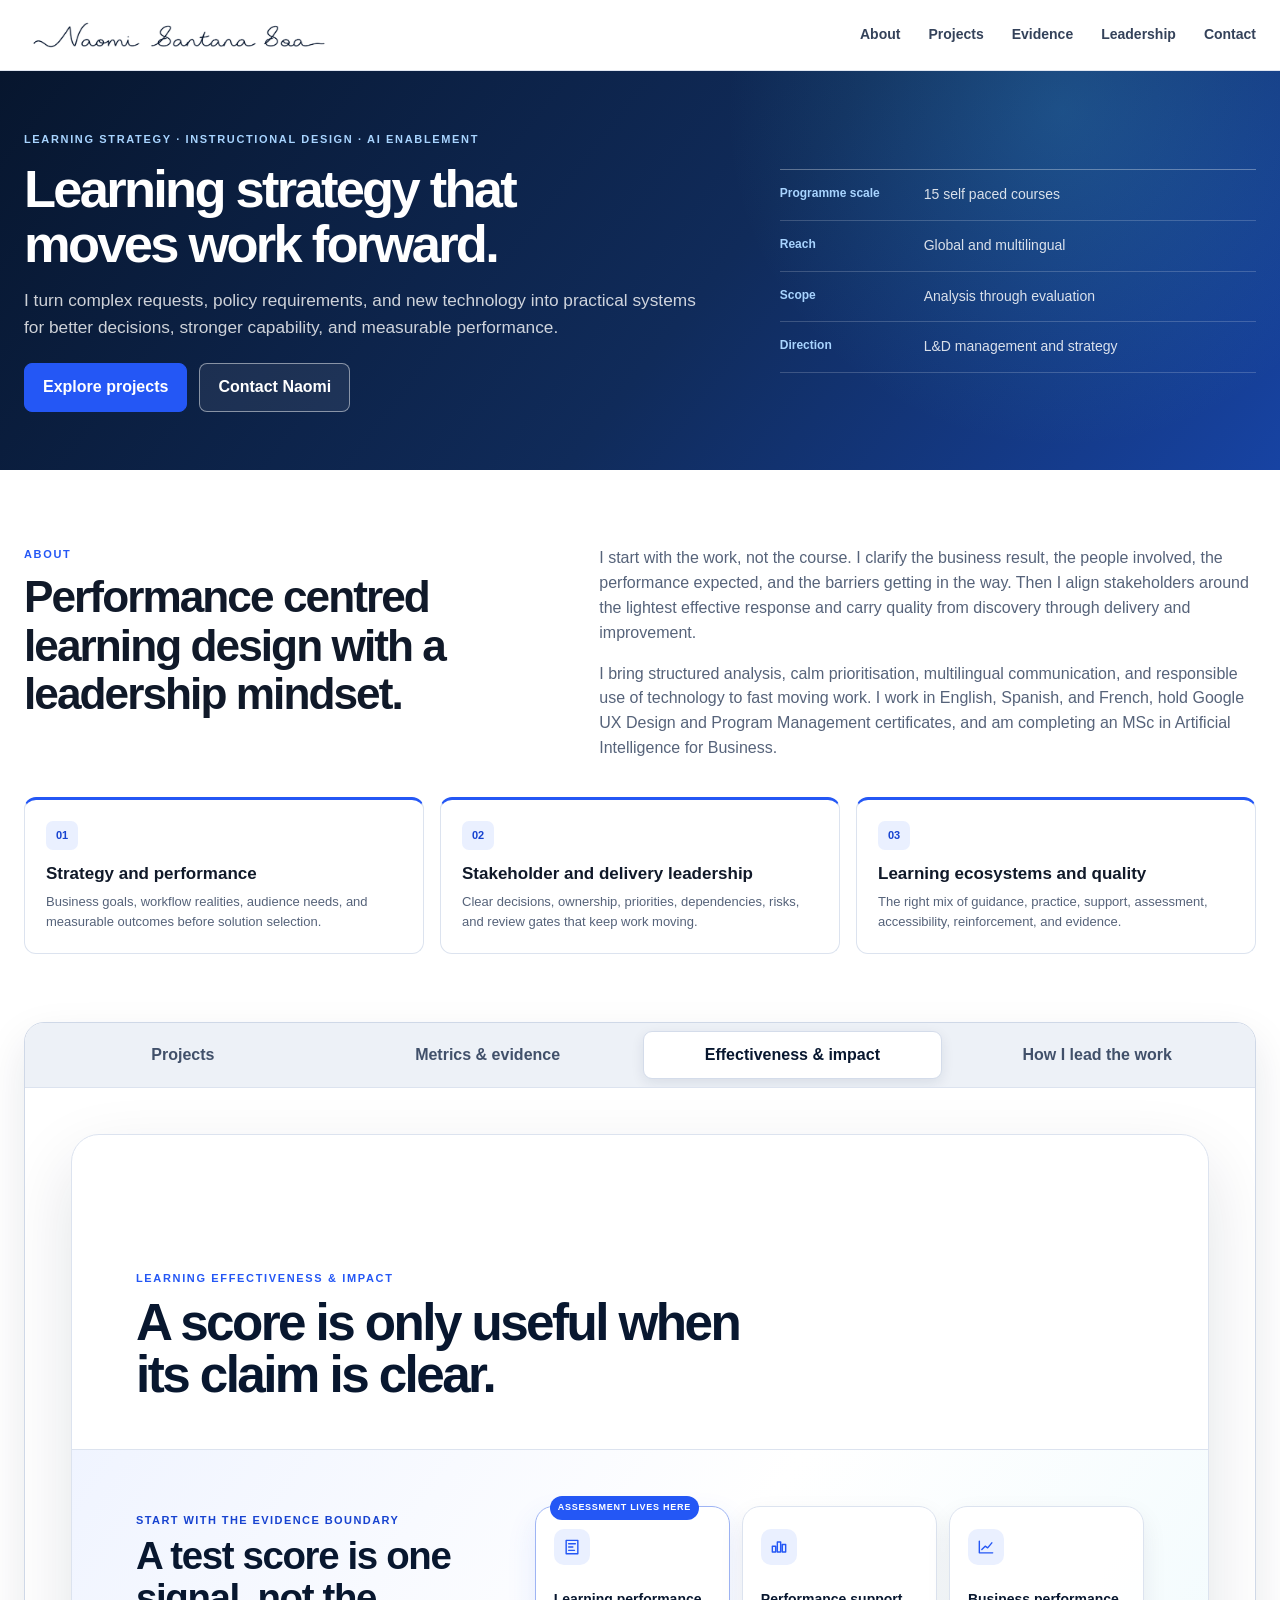
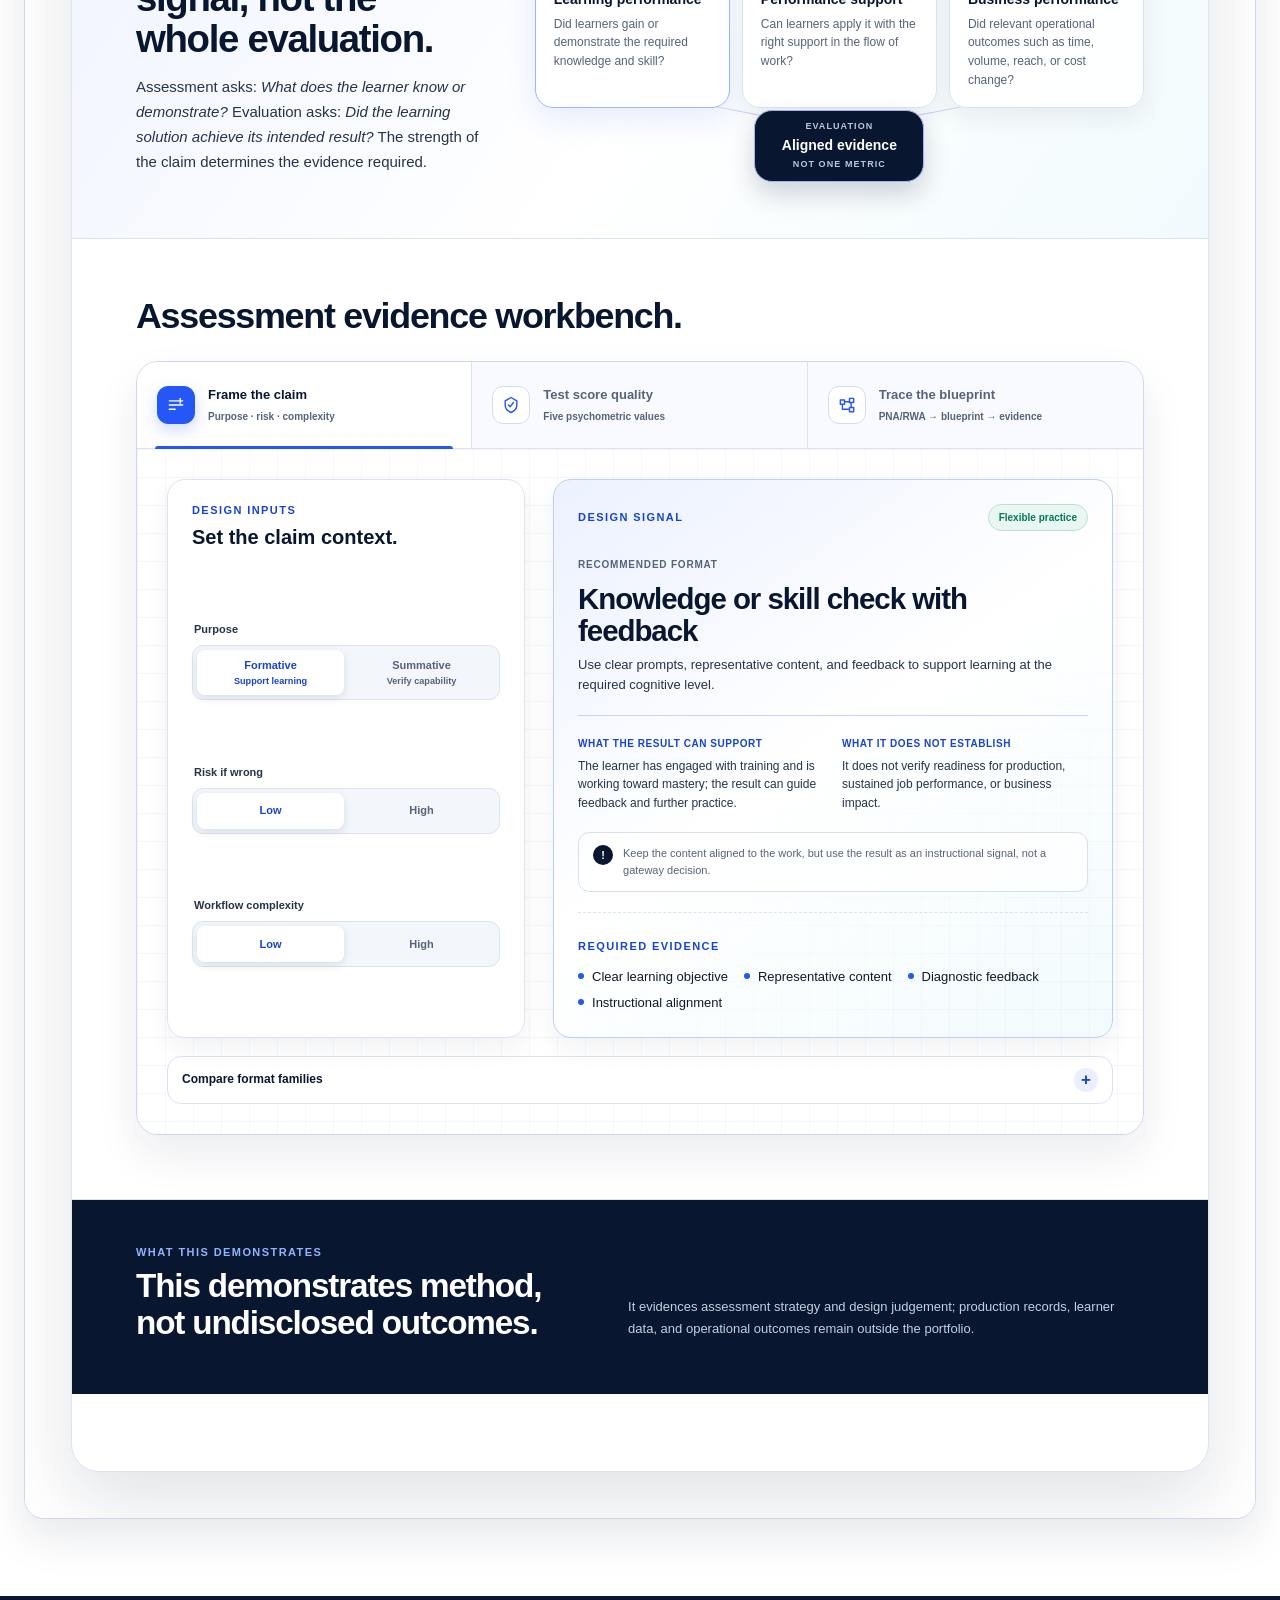
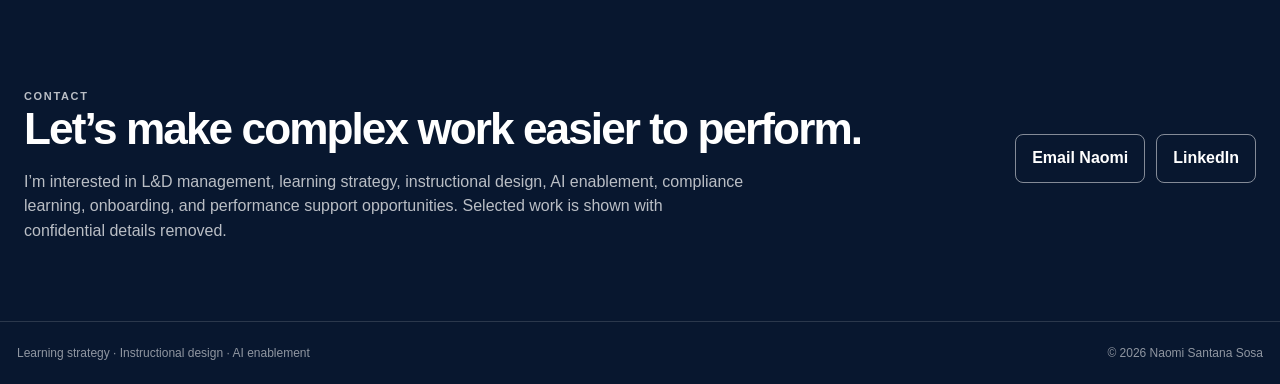
==== projects/assessment-and-evaluation/index.html @ 124691d6 "Publish validated multi route portfolio" ====
<!DOCTYPE html>
<html lang="en">
<head>
  <meta charset="utf-8">
  <meta name="viewport" content="width=device-width, initial-scale=1">
  <meta name="description" content="Assessment and Evaluation now appears inside the Assessment and impact section of Naomi Santana Sosa’s portfolio.">
  <title>Assessment and Evaluation | Naomi Santana Sosa</title>
  <link rel="canonical" href="../../index.html#assessment">
  <link rel="icon" href="../../favicon.svg" type="image/svg+xml">
  <link rel="stylesheet" href="../../styles.css">
  <link rel="stylesheet" href="../../project.css">
</head>
<body class="project-page">
  <a class="skip-link" href="#project-main">Skip to assessment</a>
  <header class="site-header">
    <div class="header-inner shell">
      <a class="brand" href="../../index.html" aria-label="Naomi Santana Sosa, home">
        <svg class="thread-mark" viewBox="0 0 102 38" aria-hidden="true" focusable="false">
          <path d="M2 25 C17 13, 22 35, 37 25 S55 4, 45 5 S43 22, 63 21 C76 21, 76 21, 87 21"></path>
          <line x1="87" y1="21" x2="100" y2="21"></line>
        </svg>
        <span class="brand-name-layout" aria-hidden="true">
          <span class="brand-first-name">Naomi</span>
          <span class="brand-family-name">Santana Sosa</span>
        </span>
      </a>
      <button class="menu-toggle" type="button" aria-expanded="false" aria-controls="site-nav">Menu</button>
      <nav class="site-nav" id="site-nav" aria-label="Primary navigation">
        <a href="../../index.html#about">About</a>
        <a href="../../index.html#projects">Projects</a>
        <a href="../../index.html#evidence">Evidence</a>
        <a href="../../index.html#leadership">Leadership</a>
        <a href="../../index.html#contact">Contact</a>
      </nav>
    </div>
  </header>
  <main class="project-main" id="project-main">
    <section class="project-hero">
      <div class="shell">
        <p class="section-label">Assessment and impact</p>
        <div class="project-heading">
          <div><h1>This case study now lives inside Assessment and impact.</h1><p class="project-lede">The complete assessment method is integrated with the portfolio’s impact framework so reviewers can evaluate the approach in one place.</p><a class="button" href="../../index.html#assessment">Open Assessment and impact</a></div>
        </div>
      </div>
    </section>
  </main>
  <footer class="project-footer"><div class="project-footer-inner shell"><span>Learning strategy · Instructional design · AI enablement</span><span>© 2026 Naomi Santana Sosa</span></div></footer>
  <script>window.location.replace('../../index.html#assessment');</script>
</body>
</html>
---- styles.css ----
:root {
  --ink: #101929;
  --ink-soft: #263349;
  --navy: #08172f;
  --blue: #2457f5;
  --blue-strong: #1743d0;
  --blue-pale: #eaf0ff;
  --cyan: #4ac7e8;
  --gold: #d1a13b;
  --paper: #ffffff;
  --mist: #f3f6fb;
  --line: #dce3ef;
  --muted: #56637a;
  --success: #08794f;
  --max: 1260px;
  --shadow: 0 18px 44px rgba(12, 28, 61, 0.1);
  --ease: cubic-bezier(0.23, 1, 0.32, 1);
}

* {
  box-sizing: border-box;
}

html {
  scroll-behavior: smooth;
  scroll-padding-top: 92px;
}

body {
  margin: 0;
  color: var(--ink);
  background: var(--mist);
  font-family: Inter, 'Segoe UI', Helvetica, Arial, sans-serif;
  line-height: 1.55;
  -webkit-font-smoothing: antialiased;
}

img {
  display: block;
  max-width: 100%;
}

a {
  color: inherit;
  text-decoration: none;
}

button,
input,
textarea,
select {
  font: inherit;
}

a:focus-visible,
button:focus-visible,
summary:focus-visible {
  outline: 3px solid var(--cyan);
  outline-offset: 4px;
}

h1,
h2,
h3,
h4,
p {
  margin-top: 0;
}

h1,
h2,
h3,
h4 {
  font-family: Inter, 'Segoe UI', Helvetica, Arial, sans-serif;
}

.skip-link {
  position: fixed;
  width: 1px;
  height: 1px;
  padding: 0;
  margin: -1px;
  overflow: hidden;
  clip: rect(0, 0, 0, 0);
  white-space: nowrap;
  border: 0;
}

.skip-link:focus,
.skip-link:focus-visible {
  top: 12px;
  left: 12px;
  z-index: 100;
  width: auto;
  height: auto;
  margin: 0;
  overflow: visible;
  clip: auto;
  white-space: normal;
  background: var(--paper);
  color: var(--navy);
  padding: 10px 14px;
  font-weight: 800;
  box-shadow: var(--shadow);
}

.shell {
  width: min(100% - 48px, var(--max));
  margin-inline: auto;
}

.site-header {
  position: sticky;
  top: 0;
  z-index: 50;
  border-bottom: 1px solid rgba(220, 227, 239, 0.9);
  background: rgba(255, 255, 255, 0.95);
  backdrop-filter: blur(14px);
}

.header-inner {
  display: flex;
  min-height: 70px;
  align-items: center;
  justify-content: space-between;
  gap: 28px;
}

.brand {
  display: inline-flex;
  width: min(310px, 42vw);
  min-height: 44px;
  flex: 0 1 auto;
  align-items: center;
}

.brand-wordmark {
  display: block;
  width: 100%;
  height: auto;
  max-height: 42px;
  object-fit: contain;
  object-position: left center;
  transition: opacity 160ms var(--ease);
}

.brand:hover .brand-wordmark {
  opacity: 0.82;
}

.site-nav {
  display: flex;
  align-items: center;
  gap: 28px;
  color: #34425a;
  font-size: 14px;
  font-weight: 750;
}

.site-nav a {
  transition: color 160ms var(--ease);
}

.site-nav a:hover {
  color: var(--blue);
}

.menu-toggle {
  display: none;
  border: 1px solid var(--line);
  border-radius: 8px;
  background: var(--paper);
  padding: 9px 12px;
  color: var(--ink);
  font-weight: 800;
}

.hero {
  position: relative;
  overflow: hidden;
  padding: 0;
  background: radial-gradient(circle at 83% 10%, rgba(74, 199, 232, 0.2), transparent 30%), linear-gradient(128deg, #07162e 0%, #102b5a 55%, #1743a3 100%);
  color: var(--paper);
}

.hero-inner {
  display: grid;
  grid-template-columns: minmax(0, 1.18fr) minmax(300px, 0.82fr);
  gap: clamp(40px, 5.5vw, 74px);
  align-items: center;
  padding-top: clamp(50px, 5vw, 60px);
  padding-bottom: clamp(50px, 5vw, 58px);
}

.hero-message {
  min-width: 0;
}

.eyebrow {
  margin: 0 0 14px;
  color: #a8d4ff;
  font-size: 11px;
  font-weight: 800;
  letter-spacing: 0.15em;
  text-transform: uppercase;
}

h1 {
  max-width: 650px;
  margin-bottom: 16px;
  font-size: clamp(38px, 4.1vw, 58px);
  line-height: 1.04;
  letter-spacing: -0.052em;
}

.hero-copy {
  max-width: 690px;
  margin-bottom: 22px;
  color: rgba(255, 255, 255, 0.8);
  font-size: clamp(16px, 1.35vw, 19px);
}

.actions {
  display: flex;
  flex-wrap: wrap;
  gap: 12px;
}

.button {
  display: inline-flex;
  min-height: 46px;
  align-items: center;
  justify-content: center;
  border: 1px solid var(--blue);
  border-radius: 8px;
  padding: 11px 18px;
  background: var(--blue);
  color: var(--paper);
  font-weight: 800;
  transition: transform 160ms var(--ease), background 160ms var(--ease), border-color 160ms var(--ease);
}

.button.secondary {
  border-color: rgba(255, 255, 255, 0.48);
  background: rgba(255, 255, 255, 0.07);
}

.button:hover {
  transform: translateY(-2px);
  border-color: var(--blue-strong);
  background: var(--blue-strong);
}

.button.secondary:hover {
  border-color: rgba(255, 255, 255, 0.75);
}

.hero-proof {
  position: relative;
  margin: 0;
  padding: 0;
  border-top: 1px solid rgba(255, 255, 255, 0.32);
  list-style: none;
}

.hero-proof li {
  display: grid;
  grid-template-columns: 126px minmax(0, 1fr);
  gap: 18px;
  padding: 14px 0;
  border-bottom: 1px solid rgba(255, 255, 255, 0.18);
}

.hero-proof strong {
  color: #a8d4ff;
  font-size: 12px;
}

.hero-proof span {
  color: rgba(255, 255, 255, 0.84);
  font-size: 14px;
}

section {
  padding-top: clamp(58px, 6vw, 84px);
  padding-bottom: clamp(58px, 6vw, 84px);
}

.section-label {
  margin: 0 0 10px;
  color: var(--blue);
  font-size: 11px;
  font-weight: 800;
  letter-spacing: 0.15em;
  text-transform: uppercase;
}

.about {
  background: var(--paper);
}

.about-grid {
  display: grid;
  grid-template-columns: minmax(0, 0.72fr) minmax(320px, 1fr);
  gap: clamp(44px, 8vw, 120px);
}

.about-grid h2,
.contact-grid h2 {
  margin-bottom: 0;
  font-size: clamp(32px, 3.45vw, 49px);
  line-height: 1.09;
  letter-spacing: -0.044em;
}

.about-grid > div:last-child {
  color: var(--muted);
  font-size: 16px;
}

.about-grid > div:last-child p:last-child {
  margin-bottom: 0;
}

.expertise-grid {
  display: grid;
  grid-template-columns: repeat(3, minmax(0, 1fr));
  gap: 16px;
  margin-top: 36px;
}

.expertise-card {
  border: 1px solid var(--line);
  border-top: 3px solid var(--blue);
  border-radius: 12px;
  padding: 21px;
  background: var(--paper);
}

.expertise-card span {
  display: inline-flex;
  min-width: 32px;
  height: 29px;
  align-items: center;
  justify-content: center;
  margin-bottom: 13px;
  border-radius: 7px;
  background: var(--blue-pale);
  color: var(--blue-strong);
  font-size: 11px;
  font-weight: 800;
}

.expertise-card h3 {
  margin-bottom: 7px;
  font-size: 17px;
  line-height: 1.3;
}

.expertise-card p {
  margin: 0;
  color: var(--muted);
  font-size: 13px;
}

.portfolio-explorer {
  margin-top: clamp(46px, 6vw, 68px);
  overflow: hidden;
  border: 1px solid #cfd8e7;
  border-radius: 20px;
  background: var(--paper);
  box-shadow: var(--shadow);
}

.portfolio-tabs {
  display: flex;
  gap: 5px;
  overflow-x: auto;
  padding: 8px;
  border-bottom: 1px solid var(--line);
  background: #edf1f7;
  scrollbar-width: thin;
}

.portfolio-tabs[hidden] {
  display: none;
}

.portfolio-tab {
  flex: 1 0 160px;
  min-height: 48px;
  border: 1px solid transparent;
  border-radius: 9px;
  padding: 10px 14px;
  background: transparent;
  color: #41506a;
  font-weight: 800;
  cursor: pointer;
  transition: background 160ms var(--ease), color 160ms var(--ease), border-color 160ms var(--ease), box-shadow 160ms var(--ease);
}

.portfolio-tab:hover {
  color: var(--navy);
  background: rgba(255, 255, 255, 0.55);
}

.portfolio-tab[aria-selected='true'] {
  border-color: #d4dcea;
  background: var(--paper);
  color: var(--navy);
  box-shadow: 0 4px 13px rgba(12, 28, 61, 0.09);
}

.portfolio-panel {
  position: relative;
  padding: clamp(28px, 3.7vw, 46px);
  background: var(--paper);
}

.portfolio-panel[hidden] {
  display: none;
}

.portfolio-explorer:not(.is-enhanced) .portfolio-panel + .portfolio-panel {
  border-top: 1px solid var(--line);
}

.legacy-anchor {
  position: absolute;
  top: 0;
  left: 0;
  width: 1px;
  height: 1px;
  pointer-events: none;
}

.panel-head {
  display: grid;
  grid-template-columns: minmax(280px, 0.8fr) minmax(0, 1.2fr);
  gap: clamp(28px, 5vw, 64px);
  align-items: start;
  margin-bottom: 28px;
}

.panel-head h2 {
  max-width: 620px;
  margin-bottom: 0;
  font-size: clamp(29px, 3.05vw, 43px);
  line-height: 1.1;
  letter-spacing: -0.042em;
}

.panel-head > p {
  max-width: 700px;
  margin: 24px 0 0;
  color: var(--muted);
  font-size: 15px;
}

.compact-panel-head {
  margin-bottom: 26px;
}

.portfolio-grid {
  display: grid;
  grid-template-columns: repeat(3, minmax(0, 1fr));
  gap: 20px;
}

.portfolio-card {
  display: flex;
  min-width: 0;
  flex-direction: column;
  overflow: hidden;
  border: 1px solid var(--line);
  border-radius: 14px;
  background: var(--paper);
  box-shadow: 0 7px 22px rgba(12, 28, 61, 0.055);
  transition: transform 180ms var(--ease), box-shadow 180ms var(--ease), border-color 180ms var(--ease);
}

.portfolio-card:hover {
  transform: translateY(-3px);
  border-color: #b8c7df;
  box-shadow: 0 17px 36px rgba(12, 28, 61, 0.11);
}

.project-link {
  display: flex;
  min-height: 100%;
  flex-direction: column;
}

.project-link:focus-visible {
  outline: 3px solid var(--cyan);
  outline-offset: -5px;
}

.portfolio-art {
  display: grid;
  aspect-ratio: 16 / 9;
  place-items: center;
  margin: 10px 10px 0;
  overflow: hidden;
  border: 1px solid #d4dbe7;
  border-radius: 9px;
  padding: 7px;
  background: #f2f4f8;
}

.portfolio-art img {
  width: 100%;
  height: 100%;
  object-fit: contain;
  filter: none;
  transform: none;
}

.portfolio-body {
  display: flex;
  flex: 1;
  flex-direction: column;
  padding: 18px;
}

.portfolio-index {
  margin-bottom: 9px;
  color: var(--blue-strong);
  font-size: 10px;
  font-weight: 800;
  letter-spacing: 0.105em;
}

.project-title {
  display: block;
  margin-bottom: 8px;
  font-size: clamp(18px, 1.55vw, 22px);
  line-height: 1.18;
  letter-spacing: -0.028em;
}

.project-summary {
  display: block;
  margin-bottom: 12px;
  color: var(--muted);
  font-size: 14px;
}

.project-evidence-cue {
  display: inline-flex;
  align-self: flex-start;
  margin-bottom: 12px;
  border: 1px solid rgba(36, 87, 214, 0.24);
  border-radius: 999px;
  padding: 5px 8px;
  background: rgba(36, 87, 214, 0.06);
  color: var(--blue-strong);
  font-size: 9px;
  font-weight: 850;
  letter-spacing: 0.075em;
  line-height: 1.3;
  text-transform: uppercase;
}

.portfolio-card .role {
  display: block;
  margin-top: auto;
  padding-top: 12px;
  border-top: 1px solid #e8edf5;
  color: var(--ink-soft);
  font-size: 12px;
  font-weight: 750;
}

.view-project {
  display: inline-flex;
  gap: 7px;
  align-items: center;
  margin-top: 14px;
  color: var(--blue-strong);
  font-size: 13px;
  font-weight: 800;
}

.project-link:hover .view-project {
  text-decoration: underline;
  text-underline-offset: 4px;
}

.evidence-stories {
  border-top: 1px solid var(--line);
}

.evidence-story {
  position: relative;
  display: grid;
  grid-template-columns: minmax(220px, 0.74fr) minmax(0, 1.26fr);
  gap: clamp(30px, 5vw, 68px);
  align-items: start;
  border-bottom: 1px solid var(--line);
  padding: clamp(28px, 3.4vw, 42px) 0 clamp(30px, 3.6vw, 44px) 18px;
}

.evidence-story::before {
  position: absolute;
  top: clamp(28px, 3.4vw, 42px);
  bottom: clamp(30px, 3.6vw, 44px);
  left: 0;
  width: 3px;
  border-radius: 2px;
  background: var(--blue);
  content: '';
}

.evidence-story:nth-child(2)::before {
  background: var(--cyan);
}

.evidence-story:nth-child(3)::before {
  background: var(--gold);
}

.evidence-story:nth-child(4)::before {
  background: var(--success);
}

.evidence-result > span,
.evidence-explanation span {
  display: block;
  color: var(--blue-strong);
  font-size: 10px;
  font-weight: 800;
  letter-spacing: 0.1em;
  text-transform: uppercase;
}

.evidence-result > strong {
  display: block;
  max-width: 370px;
  margin: 13px 0 12px;
  color: var(--navy);
  font-size: clamp(27px, 3vw, 39px);
  line-height: 1.02;
  letter-spacing: -0.045em;
}

.evidence-result h3 {
  margin-bottom: 9px;
  font-size: 19px;
  line-height: 1.25;
}

.evidence-result p {
  max-width: 430px;
  margin: 0;
  color: var(--muted);
  font-size: 14px;
}

.evidence-explanation {
  display: grid;
  grid-template-columns: repeat(2, minmax(0, 1fr));
  gap: clamp(24px, 4vw, 48px);
  padding-top: 2px;
}

.evidence-explanation > div {
  min-width: 0;
  border-left: 1px solid #d4ddea;
  padding-left: clamp(16px, 2vw, 24px);
}

.evidence-explanation p {
  margin: 9px 0 0;
  color: #43516a;
  font-size: 14px;
  line-height: 1.65;
}

.embedded-assessment,
.assessment-choice,
.assessment-quality,
.success-model,
.assessment-ecosystem {
  padding: 0;
}

.embedded-assessment {
  margin-top: clamp(44px, 6vw, 70px);
  border-top: 1px solid var(--line);
  padding-top: clamp(38px, 5vw, 58px);
}

.assessment-case-intro {
  display: grid;
  grid-template-columns: minmax(0, 1.05fr) minmax(300px, 0.7fr);
  gap: clamp(30px, 5vw, 62px);
  align-items: start;
}

.assessment-case-intro h3,
.assessment-choice-head h3,
.assessment-quality h3,
.success-model-head h3,
.assessment-ecosystem h3 {
  margin-bottom: 12px;
  font-size: clamp(27px, 3vw, 40px);
  line-height: 1.09;
  letter-spacing: -0.035em;
}

.assessment-case-intro > div > p:last-child {
  max-width: 760px;
  margin-bottom: 0;
  color: var(--muted);
  font-size: 15px;
}

.assessment-source {
  margin: 0;
  border: 1px solid var(--line);
  border-radius: 12px;
  padding: 10px;
  background: #f2f4f8;
}

.assessment-source img {
  display: block;
  width: 100%;
  height: auto;
  border-radius: 7px;
}

.assessment-source figcaption {
  padding: 9px 3px 1px;
  color: var(--muted);
  font-size: 11px;
}

.assessment-case-meta {
  display: grid;
  grid-template-columns: repeat(3, minmax(0, 1fr));
  gap: 1px;
  overflow: hidden;
  margin: 28px 0 0;
  border: 1px solid var(--line);
  border-radius: 12px;
  background: var(--line);
}

.assessment-case-meta > div {
  min-width: 0;
  padding: 17px;
  background: #f9fbff;
}

.assessment-case-meta dt {
  margin-bottom: 5px;
  color: var(--blue-strong);
  font-size: 10px;
  font-weight: 800;
  letter-spacing: 0.1em;
  text-transform: uppercase;
}

.assessment-case-meta dd {
  margin: 0;
  color: var(--ink-soft);
  font-size: 13px;
  font-weight: 700;
}

.assessment-file-evidence {
  display: grid;
  grid-template-columns: minmax(240px, 0.9fr) minmax(0, 1.1fr);
  gap: 20px 34px;
  align-items: start;
  margin-top: 28px;
  border: 1px solid #cad6e8;
  border-radius: 13px;
  padding: clamp(20px, 3vw, 30px);
  background: #f5f8fd;
}

.assessment-file-evidence h4 {
  margin-bottom: 9px;
  font-size: clamp(20px, 2.2vw, 27px);
  line-height: 1.16;
  letter-spacing: -0.025em;
}

.assessment-file-evidence > div > p {
  margin-bottom: 0;
  color: var(--muted);
  font-size: 14px;
}

.assessment-project-link {
  display: inline-flex;
  gap: 7px;
  align-items: center;
  margin-top: 15px;
  color: var(--blue-strong);
  font-size: 13px;
  font-weight: 800;
  text-decoration: none;
}

.assessment-project-link:hover {
  text-decoration: underline;
  text-underline-offset: 4px;
}

.assessment-project-link:focus-visible {
  border-radius: 4px;
  outline: 3px solid rgba(36, 87, 214, 0.3);
  outline-offset: 4px;
}

.assessment-file-evidence ul {
  display: grid;
  grid-template-columns: repeat(2, minmax(0, 1fr));
  gap: 9px;
  margin: 0;
  padding: 0;
  list-style: none;
}

.assessment-file-evidence li {
  border-left: 3px solid var(--blue);
  padding: 8px 0 8px 12px;
  color: #30405b;
  font-size: 13px;
  font-weight: 750;
  line-height: 1.42;
}

.assessment-file-boundary {
  display: grid;
  grid-column: 1 / -1;
  grid-template-columns: 130px minmax(0, 1fr);
  gap: 16px;
  margin: 0;
  border-top: 1px solid #cad6e8;
  padding-top: 17px;
  color: var(--muted);
  font-size: 13px;
}

.assessment-file-boundary strong {
  color: var(--blue-strong);
  font-size: 10px;
  letter-spacing: 0.1em;
  text-transform: uppercase;
}

.assessment-framing {
  display: grid;
  grid-template-columns: repeat(2, minmax(0, 1fr));
  gap: 18px;
  margin-top: 28px;
}

.assessment-framing article {
  border-left: 3px solid var(--blue);
  padding: 5px 0 5px 18px;
}

.assessment-framing h4 {
  margin-bottom: 8px;
  font-size: 18px;
}

.assessment-framing p {
  margin: 0;
  color: var(--muted);
  font-size: 14px;
}

.assessment-path,
.success-chain {
  display: grid;
  margin: clamp(40px, 5vw, 58px) 0 0;
  padding: 0;
  list-style: none;
}

.assessment-path {
  grid-template-columns: repeat(4, minmax(0, 1fr));
  gap: 12px;
}

.assessment-path li,
.success-chain li {
  min-width: 0;
  border: 1px solid var(--line);
  border-top: 4px solid var(--blue);
  border-radius: 12px;
  padding: 19px;
  background: #f9fbff;
}

.assessment-path li:nth-child(2),
.success-chain li:nth-child(2) {
  border-top-color: var(--cyan);
}

.assessment-path li:nth-child(3),
.success-chain li:nth-child(3) {
  border-top-color: var(--gold);
}

.assessment-path li:nth-child(4),
.success-chain li:nth-child(4) {
  border-top-color: var(--success);
}

.assessment-path span,
.success-chain span {
  display: block;
  margin-bottom: 11px;
  color: var(--blue-strong);
  font-size: 10px;
  font-weight: 800;
  letter-spacing: 0.1em;
  text-transform: uppercase;
}

.assessment-path h4,
.assessment-type h4 {
  margin-bottom: 8px;
  font-size: 19px;
}

.assessment-path p,
.success-chain p,
.assessment-type > p:not(.assessment-type-label):not(.assessment-pattern),
.assessment-type li,
.item-safeguards li {
  color: var(--muted);
  font-size: 13px;
}

.assessment-path p,
.success-chain p {
  margin: 0;
}

.assessment-choice {
  display: grid;
  grid-template-columns: repeat(2, minmax(0, 1fr));
  gap: 18px;
  margin-top: clamp(46px, 6vw, 70px);
}

.assessment-choice-head {
  grid-column: 1 / -1;
  max-width: 840px;
  margin-bottom: 4px;
}

.assessment-type {
  display: flex;
  min-width: 0;
  flex-direction: column;
  border: 1px solid var(--line);
  border-radius: 14px;
  padding: clamp(22px, 3vw, 30px);
  background: var(--paper);
  box-shadow: 0 9px 26px rgba(12, 28, 61, 0.05);
}

.assessment-type-formative {
  border-top: 5px solid var(--cyan);
}

.assessment-type-summative {
  border-top: 5px solid var(--gold);
}

.assessment-type-label {
  margin-bottom: 9px;
  color: var(--blue-strong);
  font-size: 10px;
  font-weight: 800;
  letter-spacing: 0.11em;
  text-transform: uppercase;
}

.assessment-type ul {
  margin: 5px 0 21px;
  padding-left: 20px;
}

.assessment-type li + li {
  margin-top: 7px;
}

.assessment-pattern {
  display: grid;
  gap: 4px;
  margin: auto 0 0;
  border-radius: 9px;
  padding: 14px;
  background: var(--blue-pale);
}

.assessment-pattern strong {
  color: var(--blue-strong);
  font-size: 9px;
  letter-spacing: 0.09em;
  text-transform: uppercase;
}

.assessment-pattern span {
  color: #2d4268;
  font-size: 12px;
  font-weight: 800;
}

.assessment-quality {
  display: grid;
  grid-template-columns: minmax(0, 0.75fr) minmax(0, 1.25fr);
  gap: clamp(32px, 6vw, 72px);
  margin-top: clamp(46px, 6vw, 70px);
  border-radius: 17px;
  padding: clamp(26px, 4vw, 42px);
  background: var(--navy);
  color: var(--paper);
  box-shadow: var(--shadow);
}

.assessment-quality .section-label {
  color: #9cc9ff;
}

.assessment-quality h3 {
  color: var(--paper);
}

.assessment-quality > div:first-child > p:last-child {
  margin-bottom: 0;
  color: rgba(255, 255, 255, 0.72);
  font-size: 14px;
}

.quality-values {
  display: flex;
  flex-wrap: wrap;
  gap: 8px;
  margin: 0 0 22px;
  padding: 0;
  list-style: none;
}

.quality-values li {
  border: 1px solid rgba(255, 255, 255, 0.25);
  border-radius: 999px;
  padding: 7px 11px;
  background: rgba(74, 199, 232, 0.1);
  color: #c4edfa;
  font-size: 10px;
  font-weight: 800;
  letter-spacing: 0.05em;
  text-transform: uppercase;
}

.item-safeguards {
  margin: 0;
  padding-left: 20px;
}

.item-safeguards li {
  color: rgba(255, 255, 255, 0.76);
}

.item-safeguards li + li {
  margin-top: 9px;
}

.success-model {
  margin-top: clamp(46px, 6vw, 70px);
}

.success-model-head {
  max-width: 840px;
  margin-bottom: 26px;
}

.success-chain {
  grid-template-columns: repeat(5, minmax(0, 1fr));
  gap: 10px;
  margin-top: 0;
}

.success-chain li:nth-child(5) {
  border-top-color: #8d5ad8;
}

.success-chain strong {
  display: block;
  margin-bottom: 7px;
  font-size: 15px;
}

.success-note {
  max-width: 1040px;
  margin: 22px 0 0;
  border-left: 4px solid var(--blue);
  border-radius: 9px;
  padding: 16px 18px;
  background: var(--blue-pale);
  color: #30405b;
  font-size: 14px;
}

.assessment-ecosystem {
  margin-top: clamp(46px, 6vw, 70px);
  border-top: 1px solid var(--line);
  padding-top: clamp(34px, 4vw, 46px);
}

.assessment-ecosystem-grid {
  display: grid;
  grid-template-columns: repeat(3, minmax(0, 1fr));
  gap: 14px;
}

.assessment-ecosystem-grid article {
  border: 1px solid var(--line);
  border-radius: 12px;
  padding: 19px;
  background: #f9fbff;
}

.assessment-ecosystem-grid article > span {
  display: block;
  margin-bottom: 9px;
  color: var(--blue-strong);
  font-size: 10px;
  font-weight: 800;
  letter-spacing: 0.1em;
  text-transform: uppercase;
}

.assessment-ecosystem-grid h4 {
  margin-bottom: 8px;
  font-size: 17px;
}

.assessment-ecosystem-grid p {
  margin: 0;
  color: var(--muted);
  font-size: 13px;
}

.assessment-panel .subsection-head {
  max-width: 840px;
  margin-bottom: 22px;
}

.assessment-panel .subsection-head h3 {
  margin-bottom: 0;
}

.impact-chain,
.leadership-flow,
.support-rail {
  display: grid;
  margin: 0;
  padding: 0;
  list-style: none;
}

.impact-chain {
  grid-template-columns: repeat(4, minmax(0, 1fr));
  overflow: hidden;
  border: 1px solid var(--line);
  border-radius: 13px;
  background: var(--line);
  gap: 1px;
}

.impact-chain li {
  display: grid;
  grid-template-columns: auto minmax(0, 1fr);
  gap: 13px;
  min-width: 0;
  padding: 21px;
  background: #f9fbff;
}

.impact-chain li > span {
  display: inline-flex;
  width: 31px;
  height: 29px;
  align-items: center;
  justify-content: center;
  border-radius: 7px;
  background: var(--blue-pale);
  color: var(--blue-strong);
  font-size: 10px;
  font-weight: 800;
}

.impact-chain h3 {
  margin-bottom: 6px;
  font-size: 16px;
  line-height: 1.28;
}

.impact-chain p {
  margin: 0;
  color: var(--muted);
  font-size: 13px;
}

.text-link {
  display: inline-flex;
  gap: 8px;
  align-items: center;
  margin-top: 21px;
  color: var(--blue-strong);
  font-size: 14px;
  font-weight: 800;
}

.text-link:hover {
  text-decoration: underline;
  text-underline-offset: 4px;
}

.leadership-flow {
  grid-template-columns: repeat(4, minmax(0, 1fr));
  border-top: 1px solid var(--line);
  border-bottom: 1px solid var(--line);
}

.leadership-flow li {
  min-width: 0;
  padding: 20px;
  border-right: 1px solid var(--line);
}

.leadership-flow li:first-child {
  padding-left: 0;
}

.leadership-flow li:last-child {
  padding-right: 0;
  border-right: 0;
}

.leadership-flow span {
  display: block;
  margin-bottom: 8px;
  color: var(--blue-strong);
  font-size: 11px;
  font-weight: 800;
  letter-spacing: 0.07em;
  text-transform: uppercase;
}

.leadership-flow p {
  margin: 0;
  color: var(--muted);
  font-size: 13px;
}

.support-model,
.leadership-questions,
.capability-strip {
  padding: 0;
}

.support-model {
  display: grid;
  grid-template-columns: minmax(240px, 0.62fr) minmax(0, 1.38fr);
  gap: clamp(28px, 5vw, 60px);
  align-items: start;
  margin-top: 36px;
  padding-top: 32px;
  border-top: 1px solid var(--line);
}

.support-model-head h3 {
  margin-bottom: 8px;
  font-size: clamp(24px, 2.35vw, 32px);
  line-height: 1.15;
  letter-spacing: -0.035em;
}

.support-model-head > p:last-child {
  margin: 0;
  color: var(--muted);
  font-size: 14px;
}

.support-rail {
  grid-template-columns: repeat(3, minmax(0, 1fr));
  overflow: hidden;
  border: 1px solid var(--line);
  border-radius: 12px;
  background: var(--line);
  gap: 1px;
}

.support-rail li {
  display: grid;
  grid-template-columns: auto minmax(0, 1fr);
  gap: 11px;
  min-width: 0;
  padding: 18px;
  background: #f8faff;
}

.support-rail li > span {
  display: inline-flex;
  width: 29px;
  height: 27px;
  align-items: center;
  justify-content: center;
  border-radius: 7px;
  background: var(--blue-pale);
  color: var(--blue-strong);
  font-size: 10px;
  font-weight: 800;
}

.support-rail h4 {
  margin-bottom: 5px;
  font-size: 15px;
  line-height: 1.25;
}

.support-rail p {
  margin: 0;
  color: var(--muted);
  font-size: 12px;
}

.leadership-questions {
  margin-top: 36px;
  padding-top: 32px;
  border-top: 1px solid var(--line);
}

.subsection-head {
  max-width: 720px;
  margin-bottom: 20px;
}

.subsection-head h3 {
  margin-bottom: 0;
  font-size: clamp(23px, 2.3vw, 32px);
  line-height: 1.15;
  letter-spacing: -0.035em;
}

.leadership-answers {
  display: grid;
  gap: 8px;
}

.leadership-answer {
  overflow: hidden;
  border: 1px solid var(--line);
  border-radius: 10px;
  background: var(--paper);
}

.leadership-answer summary {
  display: grid;
  grid-template-columns: 32px minmax(0, 1fr) auto;
  gap: 11px;
  align-items: center;
  padding: 14px 16px;
  color: var(--ink);
  font-weight: 800;
  cursor: pointer;
  list-style: none;
}

.leadership-answer summary::-webkit-details-marker {
  display: none;
}

.leadership-answer summary > span {
  display: inline-flex;
  width: 30px;
  height: 27px;
  align-items: center;
  justify-content: center;
  border-radius: 7px;
  background: var(--blue-pale);
  color: var(--blue-strong);
  font-size: 10px;
}

.leadership-answer summary::after {
  display: inline-flex;
  width: 26px;
  height: 26px;
  align-items: center;
  justify-content: center;
  border-radius: 50%;
  background: var(--mist);
  color: var(--blue-strong);
  content: '+';
  font-size: 18px;
  line-height: 1;
}

.leadership-answer[open] summary {
  border-bottom: 1px solid var(--line);
  background: #f8faff;
}

.leadership-answer[open] summary::after {
  content: '×';
}

.leadership-answer-body {
  padding: 16px 18px 18px 59px;
}

.leadership-answer-body > p:first-child {
  margin-bottom: 13px;
  color: var(--muted);
  font-size: 14px;
}

.management-signal {
  display: grid;
  gap: 3px;
  margin: 0;
  padding-top: 11px;
  border-top: 1px solid var(--line);
}

.management-signal strong {
  color: var(--blue-strong);
  font-size: 9px;
  letter-spacing: 0.12em;
  text-transform: uppercase;
}

.management-signal span {
  color: var(--ink-soft);
  font-size: 11px;
  font-weight: 750;
}

.capability-strip {
  display: grid;
  grid-template-columns: auto minmax(0, 1fr);
  gap: 18px;
  align-items: center;
  margin-top: 16px;
  border: 1px solid var(--line);
  border-radius: 11px;
  padding: 13px 15px;
  background: #f8faff;
}

.capability-strip > p {
  margin: 0;
  color: var(--navy);
  font-size: 10px;
  font-weight: 800;
  letter-spacing: 0.09em;
  text-transform: uppercase;
}

.capability-strip ul {
  display: flex;
  flex-wrap: wrap;
  gap: 6px;
  justify-content: flex-end;
  margin: 0;
  padding: 0;
  list-style: none;
}

.capability-strip li {
  border-radius: 999px;
  padding: 5px 9px;
  background: var(--blue-pale);
  color: #234279;
  font-size: 10px;
  font-weight: 800;
}

.contact {
  background: var(--navy);
  color: var(--paper);
}

.contact-grid {
  display: grid;
  grid-template-columns: minmax(0, 1fr) auto;
  gap: 54px;
  align-items: center;
}

.contact-grid p {
  max-width: 720px;
  margin: 16px 0 0;
  color: rgba(255, 255, 255, 0.72);
}

.contact-links {
  display: flex;
  flex-wrap: wrap;
  gap: 11px;
  justify-content: flex-end;
}

.contact-links a {
  border: 1px solid rgba(255, 255, 255, 0.5);
  border-radius: 8px;
  padding: 11px 16px;
  font-weight: 800;
}

.contact-links a:hover {
  background: var(--paper);
  color: var(--navy);
}

.site-footer {
  display: flex;
  gap: 24px;
  justify-content: space-between;
  width: 100%;
  max-width: none;
  margin-inline: 0;
  padding: 22px max(17px, calc((100% - var(--max)) / 2));
  border-top: 1px solid rgba(255, 255, 255, 0.14);
  background: var(--navy);
  color: rgba(255, 255, 255, 0.55);
  font-size: 12px;
}

@media (max-width: 1060px) {
  .portfolio-grid {
    grid-template-columns: repeat(2, minmax(0, 1fr));
  }

  .evidence-row {
    grid-template-columns: 1fr;
    gap: 10px;
  }

  .impact-chain,
  .leadership-flow {
    grid-template-columns: repeat(2, minmax(0, 1fr));
  }

  .leadership-flow li:nth-child(2) {
    border-right: 0;
  }

  .leadership-flow li:nth-child(-n + 2) {
    border-bottom: 1px solid var(--line);
  }

  .leadership-flow li:nth-child(3) {
    padding-left: 0;
  }
}

@media (max-width: 980px) {
  .menu-toggle {
    display: inline-flex;
  }

  .site-nav {
    position: absolute;
    top: 70px;
    right: 0;
    left: 0;
    display: none;
    flex-direction: column;
    align-items: stretch;
    gap: 0;
    padding: 12px 24px 24px;
    border-bottom: 1px solid var(--line);
    background: var(--paper);
  }

  .site-nav.open {
    display: flex;
  }

  .site-nav a {
    padding: 13px 0;
    border-bottom: 1px solid var(--line);
  }

  .hero-inner,
  .about-grid,
  .contact-grid,
  .panel-head,
  .support-model {
    grid-template-columns: 1fr;
  }

  .hero-inner {
    gap: 32px;
    align-items: start;
    padding-top: 48px;
    padding-bottom: 48px;
  }

  .panel-head,
  .support-model,
  .contact-grid {
    gap: 20px;
  }

  .panel-head > p {
    margin-top: 0;
  }

  .expertise-grid {
    grid-template-columns: repeat(2, minmax(0, 1fr));
  }

  .contact-links {
    justify-content: flex-start;
  }

  .assessment-path,
  .success-chain {
    grid-template-columns: repeat(2, minmax(0, 1fr));
  }

  .assessment-case-intro,
  .assessment-quality {
    grid-template-columns: 1fr;
  }
}

@media (max-width: 720px) {
  html {
    scroll-padding-top: 80px;
  }

  .shell {
    width: min(100% - 34px, var(--max));
  }

  .header-inner {
    min-height: 66px;
  }

  .brand {
    width: min(250px, calc(100vw - 112px));
  }

  .brand-wordmark {
    max-height: 36px;
  }

  .site-nav {
    top: 66px;
  }

  section {
    padding-top: 50px;
    padding-bottom: 50px;
  }

  .hero-inner {
    gap: 28px;
    padding-top: 42px;
    padding-bottom: 42px;
  }

  h1 {
    max-width: 520px;
    font-size: clamp(36px, 10.5vw, 47px);
  }

  .hero-proof li {
    grid-template-columns: 112px minmax(0, 1fr);
    gap: 13px;
  }

  .about-grid {
    gap: 28px;
  }

  .expertise-grid,
  .portfolio-grid,
  .impact-chain,
  .leadership-flow,
  .support-rail,
    .assessment-case-meta,
    .assessment-file-evidence,
    .assessment-framing,
    .assessment-path,
  .assessment-choice,
  .success-chain,
  .assessment-ecosystem-grid {
    grid-template-columns: 1fr;
  }

  .assessment-file-evidence ul,
  .assessment-file-boundary {
    grid-template-columns: 1fr;
  }

  .assessment-choice-head {
    grid-column: auto;
  }

  .portfolio-explorer {
    margin-top: 42px;
    border-radius: 15px;
  }

  .portfolio-tabs {
    display: grid;
    grid-template-columns: repeat(2, minmax(0, 1fr));
    gap: 6px;
    overflow: visible;
    padding: 7px;
  }

  .portfolio-tab {
    min-width: 0;
    min-height: 46px;
    padding: 9px 8px;
    line-height: 1.2;
    text-wrap: balance;
  }

  .portfolio-panel {
    padding: 24px 18px;
  }

  .panel-head {
    margin-bottom: 22px;
  }

  .portfolio-art {
    margin: 9px 9px 0;
  }

  .portfolio-body {
    padding: 17px;
  }

  .evidence-story {
    grid-template-columns: 1fr;
    gap: 20px;
    padding: 25px 0 27px 14px;
  }

  .evidence-story::before {
    top: 25px;
    bottom: 27px;
  }

  .evidence-explanation {
    grid-template-columns: 1fr;
    gap: 18px;
  }

  .evidence-explanation > div {
    padding-left: 14px;
  }

  .assessment-path li,
  .success-chain li,
  .assessment-ecosystem-grid article {
    padding: 18px;
  }

  .assessment-quality {
    border-radius: 14px;
    padding: 24px 19px;
  }

  .impact-chain li {
    padding: 18px;
  }

  .leadership-flow li,
  .leadership-flow li:first-child,
  .leadership-flow li:nth-child(3),
  .leadership-flow li:last-child {
    padding: 18px 0;
    border-right: 0;
    border-bottom: 1px solid var(--line);
  }

  .leadership-flow li:last-child {
    border-bottom: 0;
  }

  .support-model {
    margin-top: 30px;
    padding-top: 28px;
  }

  .support-rail li {
    padding: 16px;
  }

  .leadership-answer summary {
    grid-template-columns: 30px minmax(0, 1fr) auto;
    padding: 13px;
  }

  .leadership-answer-body {
    padding: 15px;
  }

  .capability-strip {
    grid-template-columns: 1fr;
  }

  .capability-strip ul {
    justify-content: flex-start;
  }

  .site-footer {
    flex-direction: column;
    width: 100%;
    max-width: none;
    margin-inline: 0;
    padding-inline: 17px;
  }
}

@media (prefers-reduced-motion: reduce) {
  html {
    scroll-behavior: auto;
  }

  *,
  *::before,
  *::after {
    transition-duration: 0.01ms !important;
  }
}

/* Learning effectiveness & impact: approved assessment evidence workbench */
.assessment-lab {
  overflow: hidden;
  border: 1px solid var(--line);
  border-radius: 28px;
  background: var(--paper);
  box-shadow: 0 28px 70px rgba(8, 23, 47, 0.12);
}

.assessment-lab__header {
  padding: 58px 64px 48px;
  border-bottom: 1px solid var(--line);
}

.assessment-lab__heading h2 {
  max-width: 650px;
  margin-bottom: 0;
  color: var(--navy);
  font-size: clamp(34px, 4vw, 58px);
  line-height: 1.02;
  letter-spacing: -0.05em;
}

.workbench-kicker,
.canvas-label {
  margin-bottom: 8px;
  color: var(--blue-strong);
  font-size: 11px;
  font-weight: 850;
  letter-spacing: 0.13em;
  line-height: 1.2;
  text-transform: uppercase;
}

.evidence-boundary {
  display: grid;
  grid-template-columns: minmax(260px, 0.72fr) minmax(580px, 1.28fr);
  gap: 56px;
  align-items: center;
  padding: 56px 64px;
  background:
    linear-gradient(125deg, rgba(234, 240, 255, 0.72), rgba(255, 255, 255, 0.94) 52%, rgba(74, 199, 232, 0.08));
}

.evidence-boundary__copy h2,
.workbench__head h2,
.method-boundary h2 {
  color: var(--navy);
  letter-spacing: -0.035em;
}

.evidence-boundary__copy h2 {
  margin-bottom: 14px;
  font-size: clamp(27px, 3vw, 40px);
  line-height: 1.08;
}

.evidence-boundary__copy > p:last-child {
  max-width: 520px;
  margin-bottom: 0;
  color: var(--ink-soft);
  font-size: 15px;
  line-height: 1.68;
}

.evidence-constellation {
  position: relative;
  display: grid;
  grid-template-columns: repeat(3, minmax(0, 1fr));
  gap: 12px;
  padding-bottom: 74px;
}

.evidence-constellation::before,
.evidence-constellation::after {
  position: absolute;
  bottom: 52px;
  width: 34%;
  height: 1px;
  background: linear-gradient(90deg, transparent, #9fb5f4);
  content: '';
  transform-origin: bottom right;
}

.evidence-constellation::before {
  left: 15%;
  transform: rotate(11deg);
}

.evidence-constellation::after {
  right: 15%;
  background: linear-gradient(90deg, #9fb5f4, transparent);
  transform: rotate(-11deg);
  transform-origin: bottom left;
}

.signal-card {
  position: relative;
  z-index: 2;
  min-height: 188px;
  padding: 22px 18px 18px;
  border: 1px solid var(--line);
  border-radius: 18px;
  background: rgba(255, 255, 255, 0.95);
  box-shadow: 0 10px 26px rgba(12, 28, 61, 0.07);
}

.signal-card--learning {
  border-color: #9eb4f4;
  box-shadow: 0 12px 30px rgba(36, 87, 245, 0.11);
}

.signal-card__tag {
  position: absolute;
  top: -11px;
  left: 14px;
  padding: 5px 8px;
  border-radius: 999px;
  background: var(--blue);
  color: var(--paper);
  font-size: 9px;
  font-weight: 850;
  letter-spacing: 0.08em;
  text-transform: uppercase;
}

.signal-card__icon {
  display: grid;
  width: 36px;
  height: 36px;
  margin-bottom: 26px;
  place-items: center;
  border-radius: 10px;
  background: var(--blue-pale);
  color: var(--blue);
}

.signal-card__icon svg,
.workbench-nav__mark svg {
  width: 20px;
  height: 20px;
  fill: none;
  stroke: currentColor;
  stroke-linecap: round;
  stroke-linejoin: round;
  stroke-width: 1.7;
}

.signal-card h3 {
  margin-bottom: 6px;
  color: var(--navy);
  font-size: 14px;
  line-height: 1.25;
}

.signal-card p {
  margin-bottom: 0;
  color: var(--muted);
  font-size: 12px;
  line-height: 1.55;
}

.impact-node {
  position: absolute;
  bottom: 0;
  left: 50%;
  z-index: 3;
  display: grid;
  width: 170px;
  min-height: 72px;
  place-content: center;
  border: 1px solid #9eb4f4;
  border-radius: 18px;
  background: var(--navy);
  color: var(--paper);
  text-align: center;
  transform: translateX(-50%);
  box-shadow: 0 12px 26px rgba(8, 23, 47, 0.18);
}

.impact-node span,
.impact-node small {
  color: #b9c7e0;
  font-size: 9px;
  font-weight: 800;
  letter-spacing: 0.12em;
  text-transform: uppercase;
}

.impact-node strong {
  margin: 1px 0;
  font-size: 14px;
}

.workbench {
  padding: 58px 64px 64px;
  border-top: 1px solid var(--line);
}

.workbench__head {
  display: grid;
  gap: 18px;
  margin-bottom: 24px;
}

.workbench__head h2 {
  margin-bottom: 0;
  font-size: clamp(26px, 2.8vw, 38px);
  line-height: 1.1;
}

.workbench__frame {
  overflow: hidden;
  border: 1px solid #cfd8e8;
  border-radius: 22px;
  background: var(--paper);
  box-shadow: 0 20px 44px rgba(12, 28, 61, 0.08);
}

.workbench-nav {
  display: grid;
  grid-template-columns: repeat(3, minmax(0, 1fr));
  border-bottom: 1px solid var(--line);
  background: #f8faff;
}

.workbench-nav__button {
  position: relative;
  display: flex;
  min-width: 0;
  min-height: 86px;
  align-items: center;
  gap: 13px;
  padding: 17px 20px;
  border: 0;
  border-right: 1px solid var(--line);
  background: transparent;
  color: var(--muted);
  text-align: left;
  cursor: pointer;
  transition: background 180ms var(--ease), color 180ms var(--ease), transform 150ms var(--ease);
}

.workbench-nav__button:last-child {
  border-right: 0;
}

.workbench-nav__button::after {
  position: absolute;
  right: 18px;
  bottom: -1px;
  left: 18px;
  height: 3px;
  border-radius: 999px 999px 0 0;
  background: transparent;
  content: '';
}

.workbench-nav__button:hover {
  background: var(--paper);
  color: var(--navy);
}

.workbench-nav__button:active {
  transform: scale(0.985);
}

.workbench-nav__button[aria-selected='true'] {
  background: var(--paper);
  color: var(--navy);
}

.workbench-nav__button[aria-selected='true']::after {
  background: var(--blue);
}

.workbench-nav__mark {
  display: grid;
  width: 38px;
  height: 38px;
  flex: 0 0 auto;
  place-items: center;
  border: 1px solid #d3dcf0;
  border-radius: 11px;
  background: var(--paper);
  color: var(--blue);
}

.workbench-nav__button[aria-selected='true'] .workbench-nav__mark {
  border-color: var(--blue);
  background: var(--blue);
  color: var(--paper);
  box-shadow: 0 6px 16px rgba(36, 87, 245, 0.22);
}

.workbench-nav__button > span:last-child {
  display: grid;
  min-width: 0;
  gap: 3px;
}

.workbench-nav__button strong {
  overflow: hidden;
  font-size: 13px;
  text-overflow: ellipsis;
  white-space: nowrap;
}

.workbench-nav__button small {
  overflow: hidden;
  color: var(--muted);
  font-size: 10px;
  font-weight: 650;
  text-overflow: ellipsis;
  white-space: nowrap;
}

.workbench-canvas {
  min-height: 530px;
  background:
    linear-gradient(rgba(220, 227, 239, 0.31) 1px, transparent 1px),
    linear-gradient(90deg, rgba(220, 227, 239, 0.24) 1px, transparent 1px),
    var(--paper);
  background-size: 28px 28px;
}

.lab-panel {
  padding: 30px;
}

.lab-panel[hidden] {
  display: none;
}

.claim-builder {
  display: grid;
  grid-template-columns: minmax(280px, 0.78fr) minmax(430px, 1.22fr);
  gap: 28px;
}

.claim-controls,
.claim-output,
.quality-inspector,
.blueprint-inspector {
  border: 1px solid var(--line);
  border-radius: 18px;
  background: rgba(255, 255, 255, 0.97);
  box-shadow: 0 10px 24px rgba(12, 28, 61, 0.06);
}

.claim-controls {
  display: grid;
  gap: 18px;
  padding: 24px;
}

.claim-controls__intro h3 {
  margin-bottom: 8px;
  color: var(--navy);
  font-size: 20px;
  line-height: 1.24;
}

.claim-controls__intro > p:last-child {
  margin-bottom: 0;
  color: var(--muted);
  font-size: 12px;
  line-height: 1.55;
}

.segmented-control {
  min-width: 0;
  margin: 0;
  padding: 0;
  border: 0;
}

.segmented-control legend {
  width: 100%;
  margin-bottom: 7px;
  color: var(--ink-soft);
  font-size: 11px;
  font-weight: 800;
}

.segmented-control > div {
  display: grid;
  grid-template-columns: repeat(2, minmax(0, 1fr));
  gap: 4px;
  padding: 4px;
  border: 1px solid var(--line);
  border-radius: 11px;
  background: var(--mist);
}

.segmented-control label {
  min-width: 0;
  cursor: pointer;
}

.segmented-control input {
  position: absolute;
  width: 1px;
  height: 1px;
  overflow: hidden;
  clip-path: inset(50%);
  white-space: nowrap;
}

.segmented-control span {
  display: grid;
  min-height: 36px;
  place-items: center;
  padding: 7px 9px;
  border-radius: 8px;
  color: var(--muted);
  font-size: 11px;
  font-weight: 750;
  text-align: center;
  transition: background 160ms var(--ease), color 160ms var(--ease), box-shadow 160ms var(--ease), transform 150ms var(--ease);
}

.segmented-control label:hover span {
  color: var(--navy);
}

.segmented-control input:checked + span {
  background: var(--paper);
  color: var(--blue-strong);
  box-shadow: 0 3px 10px rgba(12, 28, 61, 0.11);
}

.segmented-control input:focus-visible + span {
  outline: 3px solid var(--cyan);
  outline-offset: 2px;
}

.segmented-control label:active span {
  transform: scale(0.98);
}

.claim-output {
  display: flex;
  min-height: 374px;
  flex-direction: column;
  padding: 24px;
  border-color: #becdf4;
  background:
    linear-gradient(145deg, rgba(234, 240, 255, 0.92), rgba(255, 255, 255, 0.98) 48%, rgba(74, 199, 232, 0.07));
}

.claim-output__topline {
  display: flex;
  align-items: center;
  justify-content: space-between;
  gap: 18px;
  margin-bottom: 20px;
}

.claim-output__topline .canvas-label {
  margin-bottom: 0;
}

.rigor-badge {
  display: inline-flex;
  min-height: 27px;
  align-items: center;
  padding: 5px 10px;
  border: 1px solid #bddfd3;
  border-radius: 999px;
  background: #e8f7f1;
  color: var(--success);
  font-size: 10px;
  font-weight: 850;
}

.rigor-badge[data-level='strong'] {
  border-color: #f0cf87;
  background: #fff6df;
  color: #805d0f;
}

.rigor-badge[data-level='highest'] {
  border-color: #e6b9c2;
  background: #fff0f2;
  color: #9d2440;
}

.claim-output__modality {
  padding-bottom: 20px;
  border-bottom: 1px solid rgba(190, 205, 244, 0.85);
}

.claim-output__modality > span {
  color: var(--muted);
  font-size: 10px;
  font-weight: 800;
  letter-spacing: 0.08em;
  text-transform: uppercase;
}

.claim-output__modality h3 {
  margin: 7px 0 7px;
  color: var(--navy);
  font-size: clamp(22px, 2.3vw, 30px);
  line-height: 1.1;
  letter-spacing: -0.035em;
}

.claim-output__modality p {
  margin-bottom: 0;
  color: var(--ink-soft);
  font-size: 13px;
  line-height: 1.55;
}

.claim-output__limits {
  display: grid;
  grid-template-columns: repeat(2, minmax(0, 1fr));
  gap: 18px;
  margin: 20px 0;
}

.claim-output__limits div {
  min-width: 0;
}

.claim-output__limits dt,
.quality-inspector dt {
  margin-bottom: 5px;
  color: var(--blue-strong);
  font-size: 10px;
  font-weight: 850;
  letter-spacing: 0.055em;
  text-transform: uppercase;
}

.claim-output__limits dd,
.quality-inspector dd {
  margin: 0;
  color: var(--ink-soft);
  font-size: 12px;
  line-height: 1.55;
}

.claim-output__guardrail {
  display: flex;
  align-items: flex-start;
  gap: 10px;
  margin-top: auto;
  padding: 12px 14px;
  border: 1px solid #d8e0ef;
  border-radius: 11px;
  background: rgba(255, 255, 255, 0.8);
}

.claim-output__guardrail > span {
  display: grid;
  width: 20px;
  height: 20px;
  flex: 0 0 auto;
  place-items: center;
  border-radius: 50%;
  background: var(--navy);
  color: var(--paper);
  font-size: 11px;
  font-weight: 900;
}

.claim-output__guardrail p {
  margin-bottom: 0;
  color: var(--muted);
  font-size: 11px;
  line-height: 1.55;
}

.claim-output__governance {
  margin-top: 20px;
  padding-top: 20px;
  border-top: 1px dashed var(--line);
}

.claim-output__governance ul {
  display: flex;
  flex-wrap: wrap;
  gap: 8px 16px;
  margin: 10px 0 0 0;
  padding: 0;
  list-style: none;
}

.claim-output__governance li {
  position: relative;
  padding-left: 14px;
  color: var(--ink);
  font-size: 13px;
  line-height: 1.4;
}

.claim-output__governance li::before {
  position: absolute;
  top: 5px;
  left: 0;
  width: 6px;
  height: 6px;
  border-radius: 50%;
  background: var(--blue);
  content: '';
}

.format-disclosure {
  overflow: hidden;
  margin-top: 18px;
  border: 1px solid var(--line);
  border-radius: 14px;
  background: rgba(255, 255, 255, 0.88);
}

.format-disclosure summary {
  display: flex;
  min-height: 46px;
  cursor: pointer;
  list-style: none;
  align-items: center;
  justify-content: space-between;
  gap: 16px;
  padding: 11px 14px;
  color: var(--navy);
  font-size: 12px;
  font-weight: 850;
}

.format-disclosure summary::-webkit-details-marker {
  display: none;
}

.format-disclosure summary::after {
  display: grid;
  width: 24px;
  height: 24px;
  flex: 0 0 24px;
  place-items: center;
  border-radius: 50%;
  background: var(--blue-pale);
  color: var(--blue-strong);
  content: '+';
  font-size: 17px;
  line-height: 1;
}

.format-disclosure[open] summary {
  border-bottom: 1px solid var(--line);
}

.format-disclosure[open] summary::after {
  content: '−';
}

.format-disclosure summary:focus-visible {
  outline: 3px solid rgba(47, 104, 255, 0.24);
  outline-offset: -3px;
}

.format-strip {
  display: grid;
  grid-template-columns: repeat(3, minmax(0, 1fr));
  gap: 1px;
  background: var(--line);
}

.format-strip > * {
  min-width: 0;
  padding: 12px 14px;
  background: rgba(255, 255, 255, 0.98);
}

.format-strip div {
  display: grid;
  gap: 2px;
}

.format-strip strong {
  color: var(--navy);
  font-size: 11px;
}

.format-strip small {
  color: var(--muted);
  font-size: 9px;
  line-height: 1.4;
}

.quality-head {
  display: grid;
  grid-template-columns: minmax(0, 1fr) minmax(300px, 0.85fr);
  gap: 40px;
  align-items: end;
  margin-bottom: 22px;
}

.quality-head h3 {
  margin-bottom: 0;
  color: var(--navy);
  font-size: 25px;
  line-height: 1.2;
  letter-spacing: -0.035em;
}

.quality-head > p {
  margin-bottom: 1px;
  color: var(--muted);
  font-size: 12px;
  line-height: 1.6;
}

.quality-layout {
  display: grid;
  grid-template-columns: minmax(410px, 0.9fr) minmax(360px, 1.1fr);
  gap: 36px;
  align-items: center;
  min-height: 430px;
}

.quality-map {
  position: relative;
  width: min(100%, 480px);
  aspect-ratio: 1.08 / 1;
  justify-self: center;
}

.quality-map__lines {
  position: absolute;
  inset: 5% 4%;
}

.quality-map__lines svg {
  width: 100%;
  height: 100%;
}

.quality-map__lines path {
  fill: none;
  stroke: #c9d5ec;
  stroke-dasharray: 4 6;
  stroke-width: 1.5;
}

.quality-map__centre,
.quality-node {
  position: absolute;
  display: grid;
  place-content: center;
  text-align: center;
}

.quality-map__centre {
  top: 50%;
  left: 50%;
  width: 132px;
  height: 132px;
  border: 1px solid #7e9ff0;
  border-radius: 50%;
  background: var(--navy);
  color: var(--paper);
  transform: translate(-50%, -50%);
  box-shadow: 0 15px 34px rgba(8, 23, 47, 0.2);
}

.quality-map__centre span {
  color: #b9c7e0;
  font-size: 10px;
  font-weight: 800;
  letter-spacing: 0.1em;
  text-transform: uppercase;
}

.quality-map__centre strong {
  font-size: 15px;
}

.quality-node {
  z-index: 2;
  width: 138px;
  min-height: 66px;
  padding: 10px 12px;
  border: 1px solid #ced8e9;
  border-radius: 15px;
  background: var(--paper);
  color: var(--navy);
  font-size: 12px;
  font-weight: 850;
  cursor: pointer;
  box-shadow: 0 8px 20px rgba(12, 28, 61, 0.07);
  transition: border-color 170ms var(--ease), background 170ms var(--ease), color 170ms var(--ease), transform 170ms var(--ease), box-shadow 170ms var(--ease);
}

.quality-node small {
  margin-top: 2px;
  color: var(--muted);
  font-size: 9px;
  font-weight: 650;
}

.quality-node:hover {
  border-color: #8da8ed;
  transform: translateY(-2px);
}

.quality-node:active {
  transform: scale(0.97);
}

.quality-node[aria-pressed='true'] {
  border-color: var(--blue);
  background: var(--blue);
  color: var(--paper);
  box-shadow: 0 12px 24px rgba(36, 87, 245, 0.22);
}

.quality-node[aria-pressed='true'] small {
  color: #dce5ff;
}

.quality-node--validity {
  top: 0;
  left: 50%;
  transform: translateX(-50%);
}

.quality-node--validity:hover {
  transform: translateX(-50%) translateY(-2px);
}

.quality-node--validity:active {
  transform: translateX(-50%) scale(0.97);
}

.quality-node--reliability {
  top: 22%;
  right: 0;
}

.quality-node--generalizability {
  right: 10%;
  bottom: 2%;
}

.quality-node--comparability {
  bottom: 2%;
  left: 10%;
}

.quality-node--fairness {
  top: 22%;
  left: 0;
}

.quality-inspector {
  padding: 28px;
  border-color: #c7d3f2;
}

.quality-inspector h3 {
  margin-bottom: 9px;
  color: var(--navy);
  font-size: 31px;
  letter-spacing: -0.04em;
}

.quality-inspector__lead {
  margin-bottom: 22px;
  color: var(--ink-soft);
  font-size: 14px;
  line-height: 1.65;
}

.quality-inspector dl {
  display: grid;
  gap: 0;
  margin: 0;
}

.quality-inspector dl div {
  padding: 14px 0;
  border-top: 1px solid var(--line);
}

.quality-inspector__note {
  margin: 12px 0 0;
  padding: 12px 14px;
  border-radius: 11px;
  background: var(--blue-pale);
  color: var(--blue-strong);
  font-size: 11px;
  line-height: 1.5;
}

.blueprint-head {
  display: grid;
  grid-template-columns: minmax(0, 1fr) minmax(300px, 0.85fr);
  gap: 40px;
  align-items: end;
  margin-bottom: 22px;
}

.blueprint-head h3 {
  margin-bottom: 0;
  color: var(--navy);
  font-size: 25px;
  letter-spacing: -0.035em;
}

.blueprint-head > p {
  margin-bottom: 1px;
  color: var(--muted);
  font-size: 12px;
  line-height: 1.6;
}

.analysis-origin {
  display: grid;
  grid-template-columns: minmax(180px, 0.62fr) minmax(0, 2.38fr);
  gap: 18px;
  align-items: stretch;
  margin-bottom: 18px;
  padding: 15px;
  border: 1px solid #c5d2ef;
  border-left: 4px solid var(--blue);
  border-radius: 16px;
  background: linear-gradient(110deg, rgba(234, 240, 255, 0.88), rgba(255, 255, 255, 0.98));
  box-shadow: 0 9px 22px rgba(36, 87, 245, 0.07);
}

.analysis-origin__heading {
  display: grid;
  align-content: center;
  gap: 4px;
  padding: 4px 6px;
}

.analysis-origin__heading .canvas-label {
  margin-bottom: 0;
}

.analysis-origin__heading h3 {
  margin-bottom: 0;
  color: var(--navy);
  font-size: 16px;
  line-height: 1.28;
}

.analysis-origin__flow {
  display: grid;
  grid-template-columns: repeat(3, minmax(0, 1fr));
  gap: 8px;
  margin: 0;
  padding: 0;
  list-style: none;
}

.analysis-origin__flow li {
  position: relative;
  display: grid;
  min-width: 0;
  align-content: start;
  gap: 4px;
  padding: 11px 12px;
  border: 1px solid #d6def0;
  border-radius: 11px;
  background: rgba(255, 255, 255, 0.96);
}

.analysis-origin__flow li:not(:last-child)::after {
  position: absolute;
  top: 50%;
  right: -10px;
  z-index: 2;
  display: grid;
  width: 18px;
  height: 18px;
  place-items: center;
  border: 1px solid #c5d2ef;
  border-radius: 50%;
  background: var(--paper);
  color: var(--blue-strong);
  content: '→';
  font-size: 10px;
  font-weight: 900;
  transform: translateY(-50%);
}

.analysis-origin__flow span {
  color: var(--blue-strong);
  font-size: 8px;
  font-weight: 850;
  letter-spacing: 0.08em;
  text-transform: uppercase;
}

.analysis-origin__flow strong {
  color: var(--navy);
  font-size: 11px;
  line-height: 1.3;
}

.analysis-origin__flow p {
  margin-bottom: 0;
  color: var(--muted);
  font-size: 9px;
  line-height: 1.4;
}

.analysis-origin__flow .analysis-origin__output {
  border-color: #a9bdf0;
  background: var(--mist);
}

.blueprint-trace {
  position: relative;
  display: grid;
  grid-template-columns: repeat(5, minmax(0, 1fr));
  gap: 10px;
  margin-bottom: 18px;
}

.blueprint-trace::before {
  position: absolute;
  top: 27px;
  right: 6%;
  left: 6%;
  z-index: 0;
  height: 1px;
  background: #b8c8ea;
  content: '';
}

.blueprint-trace button {
  position: relative;
  z-index: 1;
  display: grid;
  min-width: 0;
  min-height: 92px;
  justify-items: start;
  align-content: start;
  gap: 3px;
  padding: 11px;
  border: 1px solid var(--line);
  border-radius: 13px;
  background: var(--paper);
  color: var(--muted);
  text-align: left;
  cursor: pointer;
  box-shadow: 0 6px 16px rgba(12, 28, 61, 0.05);
  transition: border-color 170ms var(--ease), transform 170ms var(--ease), box-shadow 170ms var(--ease);
}

.blueprint-trace button:hover {
  border-color: #8ca7ec;
  transform: translateY(-2px);
}

.blueprint-trace button:active {
  transform: scale(0.97);
}

.blueprint-trace button[aria-pressed='true'] {
  border-color: var(--blue);
  box-shadow: 0 9px 22px rgba(36, 87, 245, 0.14);
}

.blueprint-trace button > span {
  display: grid;
  min-width: 48px;
  height: 28px;
  margin-bottom: 6px;
  place-items: center;
  border: 1px solid #ccd7ed;
  border-radius: 999px;
  background: var(--mist);
  color: var(--blue-strong);
  font-size: 8px;
  font-weight: 850;
  letter-spacing: 0.08em;
  text-transform: uppercase;
}

.blueprint-trace button[aria-pressed='true'] > span {
  border-color: var(--blue);
  background: var(--blue);
  color: var(--paper);
}

.blueprint-trace strong {
  overflow: hidden;
  max-width: 100%;
  color: var(--navy);
  font-size: 11px;
  text-overflow: ellipsis;
  white-space: nowrap;
}

.blueprint-trace small {
  color: var(--muted);
  font-size: 9px;
  line-height: 1.35;
}

.blueprint-inspector {
  display: grid;
  grid-template-columns: 100px minmax(0, 1fr) minmax(220px, 0.7fr);
  gap: 24px;
  align-items: center;
  min-height: 188px;
  padding: 24px;
  border-color: #c5d2f1;
  background:
    linear-gradient(130deg, rgba(234, 240, 255, 0.82), rgba(255, 255, 255, 0.98) 58%);
}

.blueprint-inspector__index {
  display: grid;
  width: 82px;
  height: 82px;
  place-items: center;
  border-radius: 21px;
  background: var(--navy);
  color: var(--paper);
  font-size: 10px;
  font-weight: 900;
  letter-spacing: 0.12em;
}

.blueprint-inspector__content h3 {
  margin-bottom: 8px;
  color: var(--navy);
  font-size: 20px;
  line-height: 1.25;
}

.blueprint-inspector__content > p:last-child,
.blueprint-inspector__control p {
  margin-bottom: 0;
  color: var(--ink-soft);
  font-size: 11px;
  line-height: 1.55;
}

.blueprint-inspector__control {
  padding: 13px 15px;
  border-left: 2px solid var(--gold);
  background: #fffaf0;
}

.blueprint-inspector__control span,
.score-claim span {
  display: block;
  margin-bottom: 4px;
  color: #7a5b18;
  font-size: 9px;
  font-weight: 850;
  letter-spacing: 0.08em;
  text-transform: uppercase;
}

.score-claim {
  display: flex;
  align-items: center;
  gap: 18px;
  margin-top: 17px;
  padding: 13px 16px;
  border: 1px solid #cfd8e8;
  border-radius: 12px;
  background: var(--paper);
}

.score-claim span {
  min-width: 155px;
  margin-bottom: 0;
  color: var(--blue-strong);
}

.score-claim p {
  margin-bottom: 0;
  color: var(--ink-soft);
  font-size: 11px;
  line-height: 1.5;
}

.method-boundary {
  display: grid;
  grid-template-columns: minmax(0, 0.9fr) minmax(360px, 1.1fr);
  gap: 70px;
  padding: 46px 64px 52px;
  border-top: 1px solid var(--line);
  background: var(--navy);
  color: var(--paper);
}

.method-boundary .workbench-kicker {
  color: #8fb5ff;
}

.method-boundary h2 {
  max-width: 650px;
  margin-bottom: 0;
  color: var(--paper);
  font-size: clamp(24px, 2.6vw, 35px);
  line-height: 1.13;
}

.method-boundary > p {
  align-self: end;
  margin-bottom: 2px;
  color: #c3cfe1;
  font-size: 13px;
  line-height: 1.7;
}

@media (max-width: 1040px) {
  .assessment-lab__header,
  .evidence-boundary,
  .workbench__head,
  .method-boundary {
    grid-template-columns: 1fr;
    gap: 28px;
  }

  .assessment-lab__header,
  .evidence-boundary,
  .workbench,
  .method-boundary {
    padding-right: 38px;
    padding-left: 38px;
  }

  .evidence-boundary {
    align-items: start;
  }

  .evidence-boundary__copy > p:last-child,
  .workbench__head > p {
    max-width: 760px;
    justify-self: start;
  }

  .claim-builder,
  .quality-layout {
    grid-template-columns: 1fr;
  }

  .quality-map {
    width: min(100%, 560px);
  }

  .workbench-canvas {
    min-height: 650px;
  }

  .blueprint-inspector {
    grid-template-columns: 82px minmax(0, 1fr);
  }

  .blueprint-inspector__control {
    grid-column: 1 / -1;
  }
}

@media (max-width: 760px) {



  .assessment-lab {
    border-radius: 20px;
  }

  .assessment-lab__header,
  .evidence-boundary,
  .workbench,
  .method-boundary {
    padding: 32px 22px;
  }

  .assessment-lab__header {
    gap: 22px;
  }

  .assessment-lab__heading h2 {
    font-size: clamp(32px, 11vw, 47px);
  }


  .evidence-constellation {
    grid-template-columns: 1fr;
    gap: 9px;
    padding-bottom: 86px;
  }

  .evidence-constellation::before,
  .evidence-constellation::after {
    display: none;
  }

  .signal-card {
    display: grid;
    min-height: 0;
    grid-template-columns: 34px minmax(0, 1fr);
    column-gap: 13px;
    padding: 16px;
  }

  .signal-card__tag {
    top: 9px;
    right: 10px;
    left: auto;
  }

  .signal-card__icon {
    width: 34px;
    height: 34px;
    grid-row: span 2;
    margin-bottom: 0;
  }

  .signal-card h3 {
    margin: 0 0 3px;
    padding-right: 82px;
  }

  .signal-card p {
    grid-column: 2;
  }

  .workbench__head {
    gap: 16px;
  }

  .workbench-nav {
    grid-template-columns: 1fr;
  }

  .workbench-nav__button {
    min-height: 66px;
    border-right: 0;
    border-bottom: 1px solid var(--line);
  }

  .workbench-nav__button:last-child {
    border-bottom: 0;
  }

  .workbench-nav__button::after {
    top: 10px;
    right: auto;
    bottom: 10px;
    left: -1px;
    width: 3px;
    height: auto;
    border-radius: 0 999px 999px 0;
  }

  .workbench-nav__button strong,
  .workbench-nav__button small {
    white-space: normal;
  }

  .workbench-canvas {
    min-height: 0;
  }

  .lab-panel {
    padding: 16px;
  }

  .claim-controls,
  .claim-output,
  .quality-inspector,
  .blueprint-inspector {
    border-radius: 14px;
  }

  .claim-controls,
  .claim-output,
  .quality-inspector {
    padding: 19px;
  }

  .claim-output__limits {
    grid-template-columns: 1fr;
    gap: 14px;
  }

  .format-strip {
    grid-template-columns: 1fr;
  }

  .format-strip__label {
    min-height: 36px;
  }

  .quality-layout {
    min-height: 0;
    gap: 24px;
  }

  .quality-map {
    aspect-ratio: auto;
    display: grid;
    width: 100%;
    grid-template-columns: repeat(2, minmax(0, 1fr));
    gap: 8px;
  }

  .quality-map__lines,
  .quality-map__centre {
    display: none;
  }

  .quality-node {
    position: static;
    width: auto;
    min-height: 62px;
    transform: none;
  }

  .quality-node--validity {
    grid-column: 1 / -1;
  }

  .quality-node:hover,
  .quality-node--validity:hover,
  .quality-node:active,
  .quality-node--validity:active {
    transform: none;
  }

  .quality-head,
  .blueprint-head,
  .analysis-origin {
    grid-template-columns: 1fr;
    gap: 9px;
  }

  .analysis-origin {
    padding: 13px;
  }

  .analysis-origin__flow {
    grid-template-columns: 1fr;
  }

  .analysis-origin__flow li:not(:last-child)::after {
    top: auto;
    right: 50%;
    bottom: -10px;
    content: '↓';
    transform: translateX(50%);
  }

  .blueprint-trace {
    grid-template-columns: 1fr;
  }

  .blueprint-trace::before {
    top: 5%;
    right: auto;
    bottom: 5%;
    left: 24px;
    width: 1px;
    height: auto;
  }

  .blueprint-trace button {
    min-height: 70px;
    grid-template-columns: 48px minmax(0, 1fr);
    column-gap: 10px;
  }

  .blueprint-trace button > span {
    grid-row: span 2;
    margin-bottom: 0;
  }

  .blueprint-trace small {
    grid-column: 2;
  }

  .blueprint-inspector {
    grid-template-columns: 1fr;
    gap: 16px;
    padding: 19px;
  }

  .blueprint-inspector__index {
    width: 58px;
    height: 58px;
    border-radius: 15px;
  }

  .score-claim {
    display: grid;
    gap: 5px;
  }

  .score-claim span {
    min-width: 0;
  }
}

@media (max-width: 430px) {

  .assessment-lab__header,
  .evidence-boundary,
  .workbench,
  .method-boundary {
    padding-right: 17px;
    padding-left: 17px;
  }


  .segmented-control span {
    min-height: 42px;
  }
}

@media (prefers-reduced-motion: no-preference) {
  .lab-panel:not([hidden]) {
    animation: lab-panel-enter 210ms var(--ease);
  }

  @keyframes lab-panel-enter {
    from {
      opacity: 0;
      transform: translateY(5px);
    }
    to {
      opacity: 1;
      transform: translateY(0);
    }
  }
}
---- project.css ----
.project-page {
  background: var(--paper);
}

.project-main {
  min-height: 70vh;
}

.project-hero {
  padding-top: clamp(54px, 6vw, 86px);
  padding-bottom: clamp(44px, 5vw, 68px);
  background: linear-gradient(180deg, #f3f6fb 0%, #ffffff 100%);
}

.project-back {
  display: inline-flex;
  gap: 9px;
  align-items: center;
  margin-bottom: 30px;
  color: var(--blue-strong);
  font-size: 14px;
  font-weight: 800;
}

.project-back:hover {
  text-decoration: underline;
  text-underline-offset: 4px;
}

.project-heading {
  display: grid;
  grid-template-columns: minmax(0, 1.2fr) minmax(280px, 0.8fr);
  gap: clamp(32px, 5vw, 72px);
  align-items: start;
}

.project-heading > div:last-child {
  padding-top: 32px;
}

.project-heading h1 {
  max-width: 900px;
  margin-bottom: 18px;
  color: var(--ink);
  font-size: clamp(42px, 5.2vw, 68px);
}

.project-lede {
  max-width: 760px;
  margin: 0;
  color: var(--muted);
  font-size: clamp(18px, 1.8vw, 23px);
}

.project-proof-link {
  display: inline-flex;
  gap: 9px;
  align-items: center;
  margin-top: 24px;
  border: 1px solid var(--blue-strong);
  border-radius: 999px;
  padding: 10px 15px;
  color: var(--blue-strong);
  font-size: 13px;
  font-weight: 800;
  text-decoration: none;
}

.project-proof-link:hover {
  background: var(--blue-strong);
  color: var(--paper);
}

.project-meta {
  margin: 0;
  padding: 0;
  border-top: 1px solid var(--line);
  list-style: none;
}

.project-meta li {
  display: grid;
  grid-template-columns: 100px 1fr;
  gap: 18px;
  padding: 13px 0;
  border-bottom: 1px solid var(--line);
  font-size: 14px;
}

.project-meta strong {
  color: var(--blue-strong);
  font-size: 12px;
  letter-spacing: 0.08em;
  text-transform: uppercase;
}

.project-art-section {
  padding-top: clamp(48px, 6vw, 78px);
  background: var(--paper);
}

.project-art-stack {
  display: grid;
  gap: clamp(24px, 4vw, 42px);
}

.project-art-heading {
  max-width: 720px;
}

.project-art-heading h2 {
  margin: 0;
  font-size: clamp(31px, 4vw, 50px);
  line-height: 1.1;
  letter-spacing: -0.04em;
}

.project-artwork {
  margin: 0;
  border: 1px solid var(--line);
  border-radius: 16px;
  padding: clamp(12px, 2vw, 24px);
  background: #f4f6f9;
  box-shadow: var(--shadow);
}

.project-artwork--inline {
  display: grid;
  place-items: center;
}

.project-artwork img {
  display: block;
  width: 100%;
  height: auto;
  aspect-ratio: auto;
  object-fit: contain;
  filter: none;
  transform: none;
}

.project-artwork--inline img {
  width: min(100%, 950px);
  max-width: 100%;
  aspect-ratio: 950 / 1644;
}

.project-evidence-gallery {
  display: grid;
  grid-template-columns: repeat(3, minmax(0, 1fr));
  gap: clamp(18px, 3vw, 30px);
}

.reconstruction-gallery {
  grid-template-columns: minmax(280px, 0.68fr) minmax(0, 1.32fr);
  grid-template-areas:
    "catalog detail"
    "builder builder";
  align-items: start;
}

.reconstruction-gallery .project-artwork--gallery:nth-child(1) {
  grid-area: catalog;
}

.reconstruction-gallery .project-artwork--gallery:nth-child(2) {
  grid-area: detail;
}

.reconstruction-gallery .project-artwork--gallery:nth-child(3) {
  grid-area: builder;
  width: min(100%, 960px);
  justify-self: center;
}

.reconstruction-gallery .project-artwork--gallery {
  justify-items: center;
}

.reconstruction-gallery .image-zoom-trigger {
  display: inline-block;
  width: fit-content;
  max-width: 100%;
  margin-inline: auto;
}

.reconstruction-gallery .project-artwork--gallery img {
  width: auto;
  max-width: 100%;
  height: auto;
  max-height: none;
  aspect-ratio: auto;
  object-fit: contain;
}

.project-artwork--gallery {
  display: grid;
  align-content: start;
  min-width: 0;
}

.project-artwork--gallery picture {
  display: block;
  width: 100%;
}

.project-artwork--gallery img {
  width: auto;
  max-width: 100%;
  max-height: 640px;
  margin-inline: auto;
}

.project-artwork--gallery figcaption {
  margin-top: 13px;
  color: var(--muted);
  font-size: 13px;
  line-height: 1.55;
}

.project-evidence-gallery--public-pair {
  grid-template-columns: repeat(2, minmax(0, 1fr));
}

.project-evidence-gallery--single {
  grid-template-columns: minmax(0, 1fr);
}

.project-evidence-gallery--single .project-artwork {
  width: min(100%, 950px);
  margin-inline: auto;
}

.source-evidence-section {
  border-top: 1px solid var(--line);
  border-bottom: 1px solid var(--line);
  background: #f4f7fc;
}

.source-evidence-shell {
  display: grid;
  grid-template-columns: minmax(260px, 0.78fr) minmax(0, 1.22fr);
  gap: clamp(32px, 7vw, 96px);
  align-items: center;
}

.source-evidence-shell h2 {
  margin-bottom: 14px;
  font-size: clamp(30px, 3.5vw, 46px);
  line-height: 1.08;
  letter-spacing: -0.04em;
}

.source-evidence-shell > div > p:last-child {
  margin: 0;
  color: var(--muted);
  font-size: 14px;
}

.source-evidence-shell ul {
  display: grid;
  grid-template-columns: repeat(2, minmax(0, 1fr));
  gap: 10px;
  margin: 0;
  padding: 0;
  list-style: none;
}

.source-evidence-shell li {
  min-width: 0;
  border: 1px solid #cad6e8;
  border-radius: 10px;
  padding: 14px;
  background: var(--paper);
  color: #30405b;
  font-size: 13px;
  font-weight: 750;
  line-height: 1.4;
}

.project-story {
  background: var(--paper);
}

.story-grid {
  display: grid;
  grid-template-columns: minmax(220px, 0.52fr) minmax(0, 1fr);
  gap: clamp(42px, 9vw, 140px);
}

.story-grid h2 {
  margin: 0;
  font-size: clamp(34px, 4vw, 56px);
  line-height: 1.08;
  letter-spacing: -0.045em;
}

.story-sections {
  display: grid;
  gap: 34px;
}

.story-section {
  padding-bottom: 30px;
  border-bottom: 1px solid var(--line);
}

.story-section:last-child {
  padding-bottom: 0;
  border-bottom: 0;
}

.story-section h3 {
  margin-bottom: 10px;
  font-size: 21px;
}

.story-section p,
.story-section li {
  color: var(--muted);
}

.story-section ul {
  margin: 0;
  padding-left: 20px;
}

.story-section li + li {
  margin-top: 8px;
}

.reconstruction-section {
  border-top: 1px solid var(--line);
  border-bottom: 1px solid var(--line);
  background: #f4f7fc;
  scroll-margin-top: 92px;
}

.reconstruction-status {
  display: flex;
  gap: 10px 18px;
  align-items: baseline;
  flex-wrap: wrap;
  border: 2px solid var(--blue-strong);
  border-radius: 14px;
  padding: 14px 18px;
  background: var(--paper);
  box-shadow: 0 10px 26px rgba(7, 26, 58, 0.08);
}

.reconstruction-status span {
  color: var(--blue-strong);
  font-size: 10px;
  font-weight: 850;
  letter-spacing: 0.1em;
  text-transform: uppercase;
}

.reconstruction-status strong {
  color: var(--ink);
  font-size: 15px;
}

.reconstruction-shell {
  display: grid;
  gap: clamp(30px, 5vw, 54px);
}

.reconstruction-heading {
  display: grid;
  grid-template-columns: minmax(280px, 0.82fr) minmax(0, 1.18fr);
  gap: clamp(34px, 7vw, 92px);
  align-items: end;
}

.reconstruction-heading h2 {
  max-width: 650px;
  margin: 0;
  font-size: clamp(34px, 4.2vw, 56px);
  line-height: 1.06;
  letter-spacing: -0.045em;
}

.reconstruction-heading > p {
  max-width: 720px;
  margin: 0;
  color: var(--muted);
  font-size: 17px;
}

.template-system {
  margin: 0;
  overflow: hidden;
  border-radius: 20px;
  padding: clamp(27px, 4vw, 46px);
  background: var(--navy);
  color: var(--paper);
  box-shadow: var(--shadow);
}

.template-system-flow {
  position: relative;
  display: grid;
  grid-template-columns: repeat(5, minmax(0, 1fr));
  gap: clamp(18px, 2.5vw, 34px);
  margin: 0;
  padding: 0;
  list-style: none;
}

.template-system-flow::before {
  position: absolute;
  top: 25px;
  right: 8%;
  left: 8%;
  height: 1px;
  background: rgba(156, 201, 255, 0.34);
  content: '';
}

.template-system-flow li {
  position: relative;
  min-width: 0;
  z-index: 1;
}

.template-system-flow li > span {
  display: grid;
  width: 50px;
  height: 50px;
  place-items: center;
  margin-bottom: 21px;
  border: 1px solid rgba(156, 201, 255, 0.58);
  border-radius: 50%;
  background: var(--navy);
  color: #b7e9f7;
  font-size: 11px;
  font-weight: 800;
  letter-spacing: 0.1em;
}

.template-system-flow strong {
  display: block;
  max-width: 180px;
  margin-bottom: 9px;
  color: var(--paper);
  font-size: 18px;
  line-height: 1.25;
}

.template-system-flow p {
  margin: 0;
  color: rgba(255, 255, 255, 0.7);
  font-size: 13px;
  line-height: 1.58;
}

.template-system-value,
.template-system figcaption {
  display: grid;
  grid-template-columns: 150px minmax(0, 1fr);
  gap: 22px;
  margin: 0;
  border-top: 1px solid rgba(255, 255, 255, 0.17);
  padding-top: 22px;
}

.template-system-value {
  margin-top: 30px;
}

.template-system figcaption {
  margin-top: 20px;
  color: rgba(255, 255, 255, 0.72);
  font-size: 13px;
  line-height: 1.55;
}

.template-system-value strong,
.template-system figcaption strong {
  color: #9cc9ff;
  font-size: 10px;
  font-weight: 800;
  letter-spacing: 0.1em;
  text-transform: uppercase;
}

.template-system-value span {
  color: rgba(255, 255, 255, 0.8);
  font-size: 14px;
}

.template-process-evidence {
  display: grid;
  grid-template-columns: minmax(260px, 0.7fr) minmax(0, 1.3fr);
  gap: clamp(30px, 6vw, 78px);
  align-items: center;
  border-top: 1px solid var(--line);
  border-bottom: 1px solid var(--line);
  padding: clamp(28px, 4vw, 42px) 0;
}

.template-process-evidence h3 {
  margin-bottom: 10px;
  font-size: clamp(24px, 2.5vw, 34px);
  line-height: 1.14;
  letter-spacing: -0.03em;
}

.template-process-evidence > div > p:last-child {
  margin: 0;
  color: var(--muted);
  font-size: 14px;
}

.template-process-evidence ul {
  display: flex;
  flex-wrap: wrap;
  gap: 9px;
  margin: 0;
  padding: 0;
  list-style: none;
}

.template-process-evidence li {
  border: 1px solid #cad6e8;
  border-radius: 999px;
  padding: 8px 12px;
  background: var(--paper);
  color: #30405b;
  font-size: 12px;
  font-weight: 750;
}

.ecosystem-section {
  background: var(--mist);
}

.ecosystem-section h2 {
  margin-bottom: 14px;
  font-size: clamp(34px, 4vw, 54px);
  letter-spacing: -0.04em;
}

.ecosystem-intro {
  max-width: 760px;
  color: var(--muted);
  font-size: 17px;
}

.ecosystem-grid {
  display: grid;
  grid-template-columns: repeat(3, minmax(0, 1fr));
  gap: 20px;
  margin-top: 34px;
}

.ecosystem-card {
  border: 1px solid var(--line);
  border-radius: 12px;
  padding: 24px;
  background: var(--paper);
}

.ecosystem-card span {
  display: block;
  margin-bottom: 12px;
  color: var(--blue-strong);
  font-size: 12px;
  font-weight: 800;
  letter-spacing: 0.11em;
  text-transform: uppercase;
}

.ecosystem-card h3 {
  margin-bottom: 8px;
  font-size: 18px;
}

.ecosystem-card p {
  margin: 0;
  color: var(--muted);
  font-size: 14px;
}

.assessment-framework {
  border-top: 1px solid var(--line);
  background: #f6f8fc;
}

.assessment-framework-head {
  max-width: 900px;
  margin-bottom: 34px;
}

.assessment-framework h2 {
  margin-bottom: 12px;
  font-size: clamp(32px, 4vw, 52px);
  line-height: 1.08;
  letter-spacing: -0.04em;
}

.assessment-framework-head > p:last-child,
.assessment-quality > div:first-child > p:last-child {
  max-width: 800px;
  margin-bottom: 0;
  color: var(--muted);
  font-size: 17px;
}

.assessment-path,
.success-chain {
  display: grid;
  margin: 0;
  padding: 0;
  list-style: none;
}

.assessment-path {
  grid-template-columns: repeat(4, minmax(0, 1fr));
  gap: 14px;
}

.assessment-path li,
.success-chain li {
  min-width: 0;
  border: 1px solid var(--line);
  border-top: 4px solid var(--blue);
  border-radius: 13px;
  padding: 21px;
  background: var(--paper);
}

.assessment-path li:nth-child(2),
.success-chain li:nth-child(2) {
  border-top-color: var(--cyan);
}

.assessment-path li:nth-child(3),
.success-chain li:nth-child(3) {
  border-top-color: var(--gold);
}

.assessment-path li:nth-child(4),
.success-chain li:nth-child(4) {
  border-top-color: var(--success);
}

.assessment-path span,
.success-chain span {
  display: block;
  margin-bottom: 12px;
  color: var(--blue-strong);
  font-size: 11px;
  font-weight: 800;
  letter-spacing: 0.11em;
  text-transform: uppercase;
}

.assessment-path h3,
.assessment-type h3 {
  margin-bottom: 9px;
  font-size: 21px;
}

.assessment-path p,
.success-chain p,
.assessment-type > p:not(.assessment-type-label):not(.assessment-pattern),
.assessment-type li,
.item-safeguards li {
  color: var(--muted);
  font-size: 14px;
}

.assessment-path p,
.success-chain p {
  margin: 0;
}

.assessment-choice {
  display: grid;
  grid-template-columns: repeat(2, minmax(0, 1fr));
  gap: 18px;
  margin-top: clamp(54px, 7vw, 84px);
}

.assessment-choice-head {
  grid-column: 1 / -1;
  max-width: 840px;
  margin-bottom: 6px;
}

.assessment-type {
  display: flex;
  min-width: 0;
  flex-direction: column;
  border: 1px solid var(--line);
  border-radius: 15px;
  padding: clamp(24px, 3vw, 34px);
  background: var(--paper);
  box-shadow: 0 10px 28px rgba(12, 28, 61, 0.05);
}

.assessment-type--formative {
  border-top: 5px solid var(--cyan);
}

.assessment-type--summative {
  border-top: 5px solid var(--gold);
}

.assessment-type-label {
  margin-bottom: 9px;
  color: var(--blue-strong);
  font-size: 11px;
  font-weight: 800;
  letter-spacing: 0.12em;
  text-transform: uppercase;
}

.assessment-type ul {
  margin: 5px 0 22px;
  padding-left: 20px;
}

.assessment-type li + li {
  margin-top: 7px;
}

.assessment-pattern {
  display: grid;
  gap: 4px;
  margin: auto 0 0;
  border-radius: 9px;
  padding: 14px;
  background: var(--blue-pale);
}

.assessment-pattern strong {
  color: var(--blue-strong);
  font-size: 10px;
  letter-spacing: 0.1em;
  text-transform: uppercase;
}

.assessment-pattern span {
  color: #2d4268;
  font-size: 13px;
  font-weight: 800;
}

.assessment-quality {
  display: grid;
  grid-template-columns: minmax(0, 0.75fr) minmax(0, 1.25fr);
  gap: clamp(36px, 7vw, 90px);
  margin-top: clamp(54px, 7vw, 84px);
  border-radius: 19px;
  padding: clamp(28px, 4vw, 48px);
  background: var(--navy);
  color: var(--paper);
  box-shadow: var(--shadow);
}

.assessment-quality .section-label {
  color: #9cc9ff;
}

.assessment-quality h2 {
  color: var(--paper);
}

.assessment-quality > div:first-child > p:last-child {
  color: rgba(255, 255, 255, 0.72);
}

.quality-values {
  display: flex;
  flex-wrap: wrap;
  gap: 8px;
  margin: 0 0 24px;
  padding: 0;
  list-style: none;
}

.quality-values li {
  border: 1px solid rgba(255, 255, 255, 0.25);
  border-radius: 999px;
  padding: 7px 11px;
  background: rgba(74, 199, 232, 0.1);
  color: #c4edfa;
  font-size: 11px;
  font-weight: 800;
  letter-spacing: 0.05em;
  text-transform: uppercase;
}

.item-safeguards {
  margin: 0;
  padding-left: 20px;
}

.item-safeguards li {
  color: rgba(255, 255, 255, 0.76);
}

.item-safeguards li + li {
  margin-top: 9px;
}

.success-model {
  margin-top: clamp(54px, 7vw, 84px);
}

.success-model-head {
  max-width: 840px;
  margin-bottom: 28px;
}

.success-chain {
  grid-template-columns: repeat(5, minmax(0, 1fr));
  gap: 10px;
}

.success-chain li:nth-child(5) {
  border-top-color: #8d5ad8;
}

.success-chain strong {
  display: block;
  margin-bottom: 7px;
  font-size: 16px;
}

.success-note {
  max-width: 1040px;
  margin: 24px 0 0;
  border-left: 4px solid var(--blue);
  border-radius: 9px;
  padding: 17px 19px;
  background: var(--blue-pale);
  color: #30405b;
}

@media (max-width: 980px) {
  .project-evidence-gallery {
    grid-template-columns: repeat(2, minmax(0, 1fr));
  }

  .assessment-path {
    grid-template-columns: repeat(2, minmax(0, 1fr));
  }

  .assessment-quality {
    grid-template-columns: 1fr;
  }

  .success-chain {
    grid-template-columns: repeat(2, minmax(0, 1fr));
  }

  .template-system-flow {
    grid-template-columns: 1fr;
    gap: 28px;
  }

  .template-system-flow::before {
    top: 23px;
    right: auto;
    bottom: 23px;
    left: 23px;
    width: 1px;
    height: auto;
  }

  .template-system-flow li {
    min-height: 52px;
    padding-left: 72px;
  }

  .template-system-flow li > span {
    position: absolute;
    top: 0;
    left: 0;
    margin: 0;
  }

  .template-system-flow strong {
    max-width: none;
  }
}

@media (max-width: 620px) {
  .assessment-path,
  .assessment-choice,
  .success-chain {
    grid-template-columns: 1fr;
  }

  .assessment-choice-head {
    grid-column: auto;
  }

  .assessment-quality {
    border-radius: 15px;
    padding: 24px 20px;
  }

  .template-system {
    border-radius: 15px;
    padding: 24px 19px;
  }

  .template-system-value,
  .template-system figcaption {
    grid-template-columns: 1fr;
    gap: 7px;
  }
}

.project-footer {
  border-top: 1px solid var(--line);
  background: var(--paper);
}

.project-footer-inner {
  display: flex;
  gap: 24px;
  justify-content: space-between;
  padding-top: 24px;
  padding-bottom: 24px;
  color: var(--muted);
  font-size: 12px;
}

@media (max-width: 820px) {
  .project-heading,
  .story-grid,
  .project-evidence-gallery,
  .reconstruction-heading,
  .template-process-evidence,
  .source-evidence-shell {
    grid-template-columns: 1fr;
  }

  .reconstruction-gallery {
    grid-template-columns: minmax(0, 1fr);
    grid-template-areas:
      "catalog"
      "detail"
      "builder";
  }

  .reconstruction-gallery .project-artwork--gallery:first-child {
    grid-row: auto;
  }

  .source-evidence-shell ul {
    grid-template-columns: 1fr;
  }


  .project-heading > div:last-child {
    padding-top: 0;
  }

  .ecosystem-grid {
    grid-template-columns: 1fr;
  }

  .project-meta {
    margin-top: 10px;
  }
}

@media (max-width: 520px) {
  .project-meta li {
    grid-template-columns: 1fr;
    gap: 3px;
  }
  .project-footer-inner {
    flex-direction: column;
  }
}

/* Source-artifact enlargement */
.project-art-heading > p:last-child {
  margin: 14px 0 0;
  color: var(--muted);
  font-size: 14px;
}

.image-zoom-trigger {
  position: relative;
  display: block;
  width: 100%;
  margin: 0;
  border: 0;
  border-radius: 10px;
  padding: 0;
  overflow: hidden;
  background: transparent;
  color: inherit;
  cursor: zoom-in;
}

.image-zoom-trigger img {
  display: block;
  filter: none;
  transform: none;
}

.image-zoom-trigger::after {
  content: "";
  position: absolute;
  inset: 0;
  border: 2px solid transparent;
  border-radius: inherit;
  pointer-events: none;
  transition: border-color 160ms var(--ease), background 160ms var(--ease);
}

.image-zoom-trigger:hover::after {
  border-color: rgba(36, 87, 214, 0.38);
  background: rgba(36, 87, 214, 0.025);
}

.image-zoom-trigger:focus-visible {
  outline: 3px solid var(--blue-strong);
  outline-offset: 4px;
}

.image-zoom-cue {
  position: absolute;
  right: 12px;
  bottom: 12px;
  border: 1px solid rgba(255, 255, 255, 0.52);
  border-radius: 999px;
  padding: 7px 10px;
  background: rgba(11, 25, 48, 0.88);
  color: #fff;
  font-size: 10px;
  font-weight: 800;
  letter-spacing: 0.075em;
  line-height: 1;
  text-transform: uppercase;
  box-shadow: 0 6px 18px rgba(11, 25, 48, 0.22);
}

.artifact-attribution {
  width: min(100%, 920px);
  margin: -10px auto 0;
  color: var(--muted);
  font-size: 13px;
  line-height: 1.65;
  text-align: center;
}

.artifact-attribution a {
  color: var(--blue-strong);
  font-weight: 750;
  text-decoration: underline;
  text-underline-offset: 3px;
}

.policy-game-gallery .project-artwork--gallery img {
  width: 100%;
  max-height: none;
}

.canvas-evidence-gallery .project-artwork--gallery img {
  width: 100%;
  max-height: 720px;
}

.image-lightbox {
  width: min(94vw, 1500px);
  max-width: none;
  max-height: 94vh;
  margin: auto;
  border: 0;
  border-radius: 16px;
  padding: 0;
  overflow: hidden;
  background: #0b1930;
  color: #fff;
  box-shadow: 0 28px 90px rgba(3, 10, 24, 0.48);
}

.image-lightbox::backdrop {
  background: rgba(3, 10, 24, 0.78);
  backdrop-filter: blur(3px);
}

.image-lightbox-panel {
  position: relative;
  display: grid;
  max-height: 94vh;
  grid-template-rows: minmax(0, 1fr) auto;
  padding: clamp(48px, 6vw, 72px) clamp(14px, 2.5vw, 30px) clamp(16px, 2.5vw, 26px);
}

.image-lightbox img {
  display: block;
  width: auto;
  max-width: 100%;
  height: auto;
  max-height: calc(94vh - 128px);
  margin: auto;
  object-fit: contain;
  filter: none;
  transform: none;
}

.image-lightbox p {
  margin: 14px auto 0;
  color: #dce5f5;
  font-size: 13px;
  line-height: 1.5;
  text-align: center;
}

.image-lightbox-close {
  position: absolute;
  z-index: 1;
  top: 13px;
  right: 13px;
  border: 1px solid rgba(255, 255, 255, 0.4);
  border-radius: 999px;
  padding: 9px 13px;
  background: rgba(255, 255, 255, 0.1);
  color: #fff;
  font: inherit;
  font-size: 12px;
  font-weight: 800;
  cursor: pointer;
}

.image-lightbox-close:hover,
.image-lightbox-close:focus-visible {
  background: #fff;
  color: #0b1930;
}

@media (max-width: 640px) {
  .image-zoom-cue {
    right: 8px;
    bottom: 8px;
    padding: 6px 8px;
    font-size: 9px;
  }

  .artifact-attribution {
    text-align: left;
  }

  .image-lightbox {
    width: 96vw;
    border-radius: 12px;
  }

  .image-lightbox-panel {
    padding-inline: 10px;
  }
}
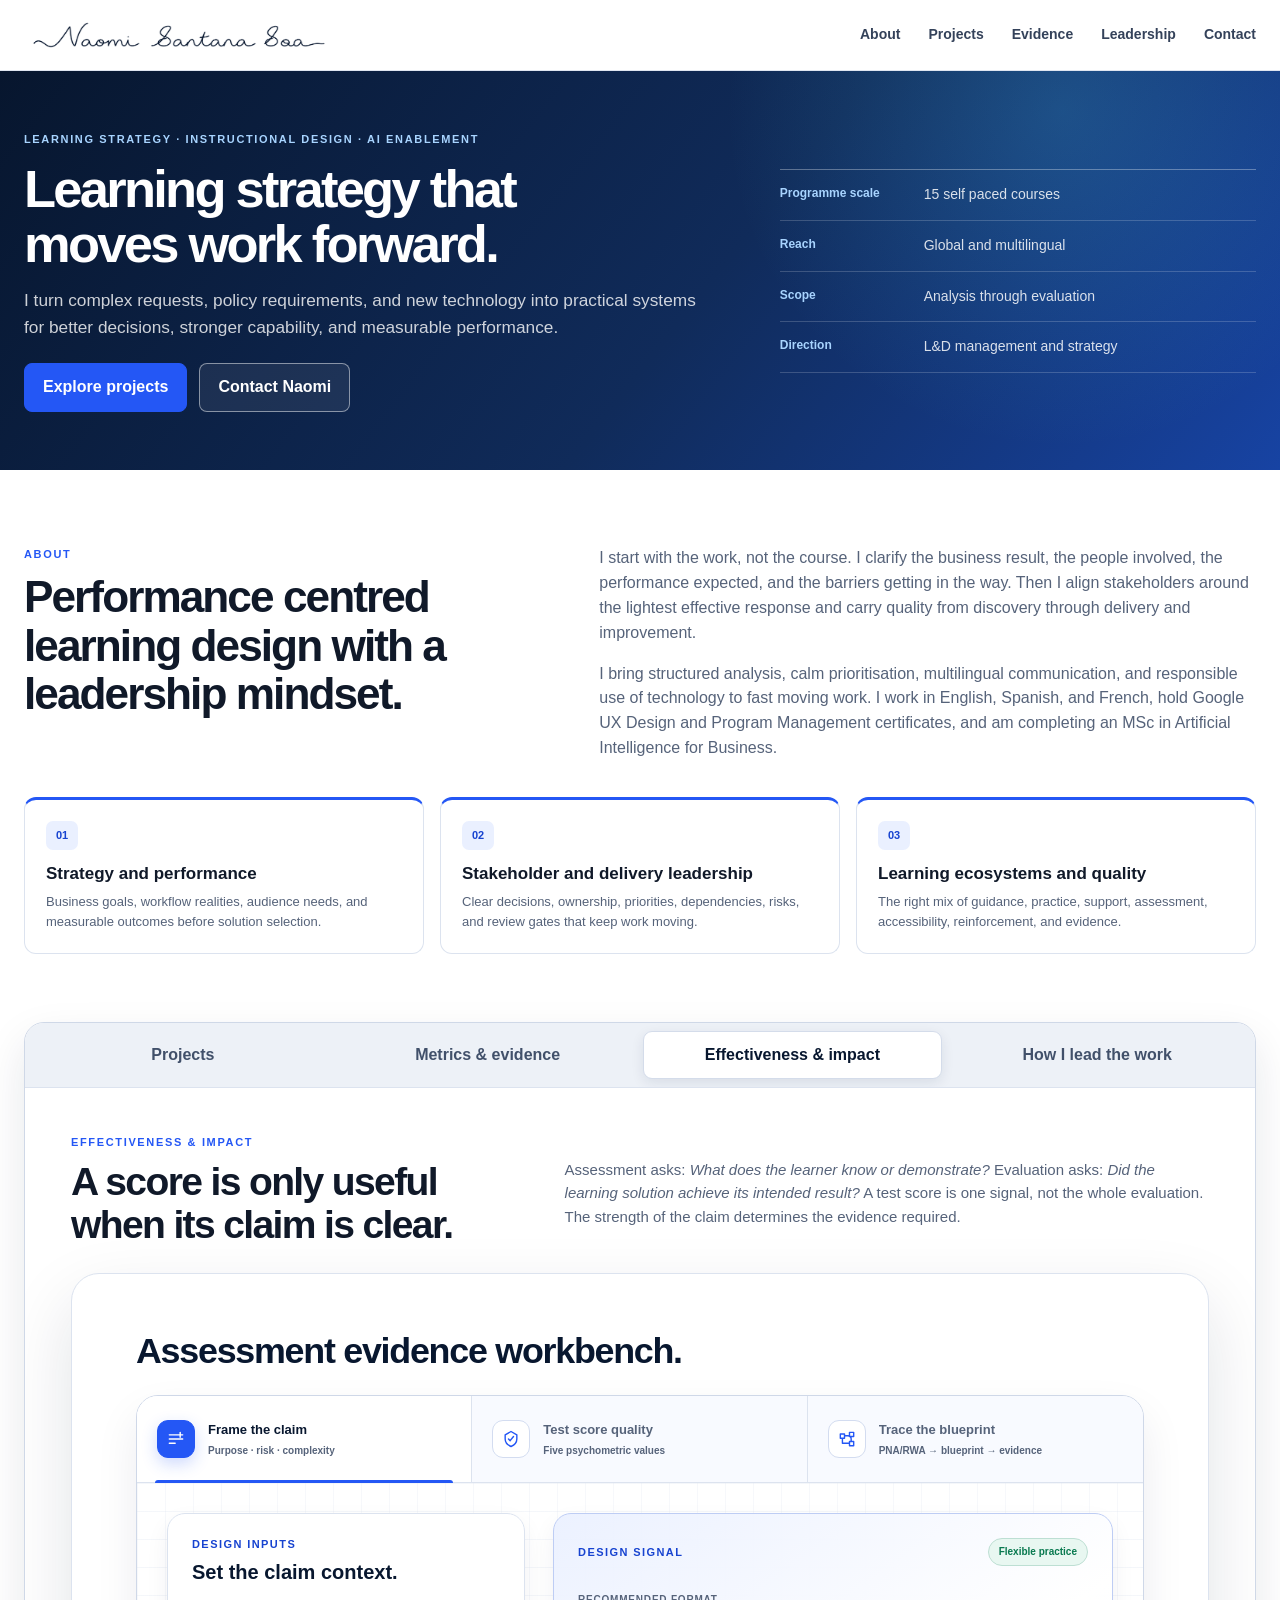
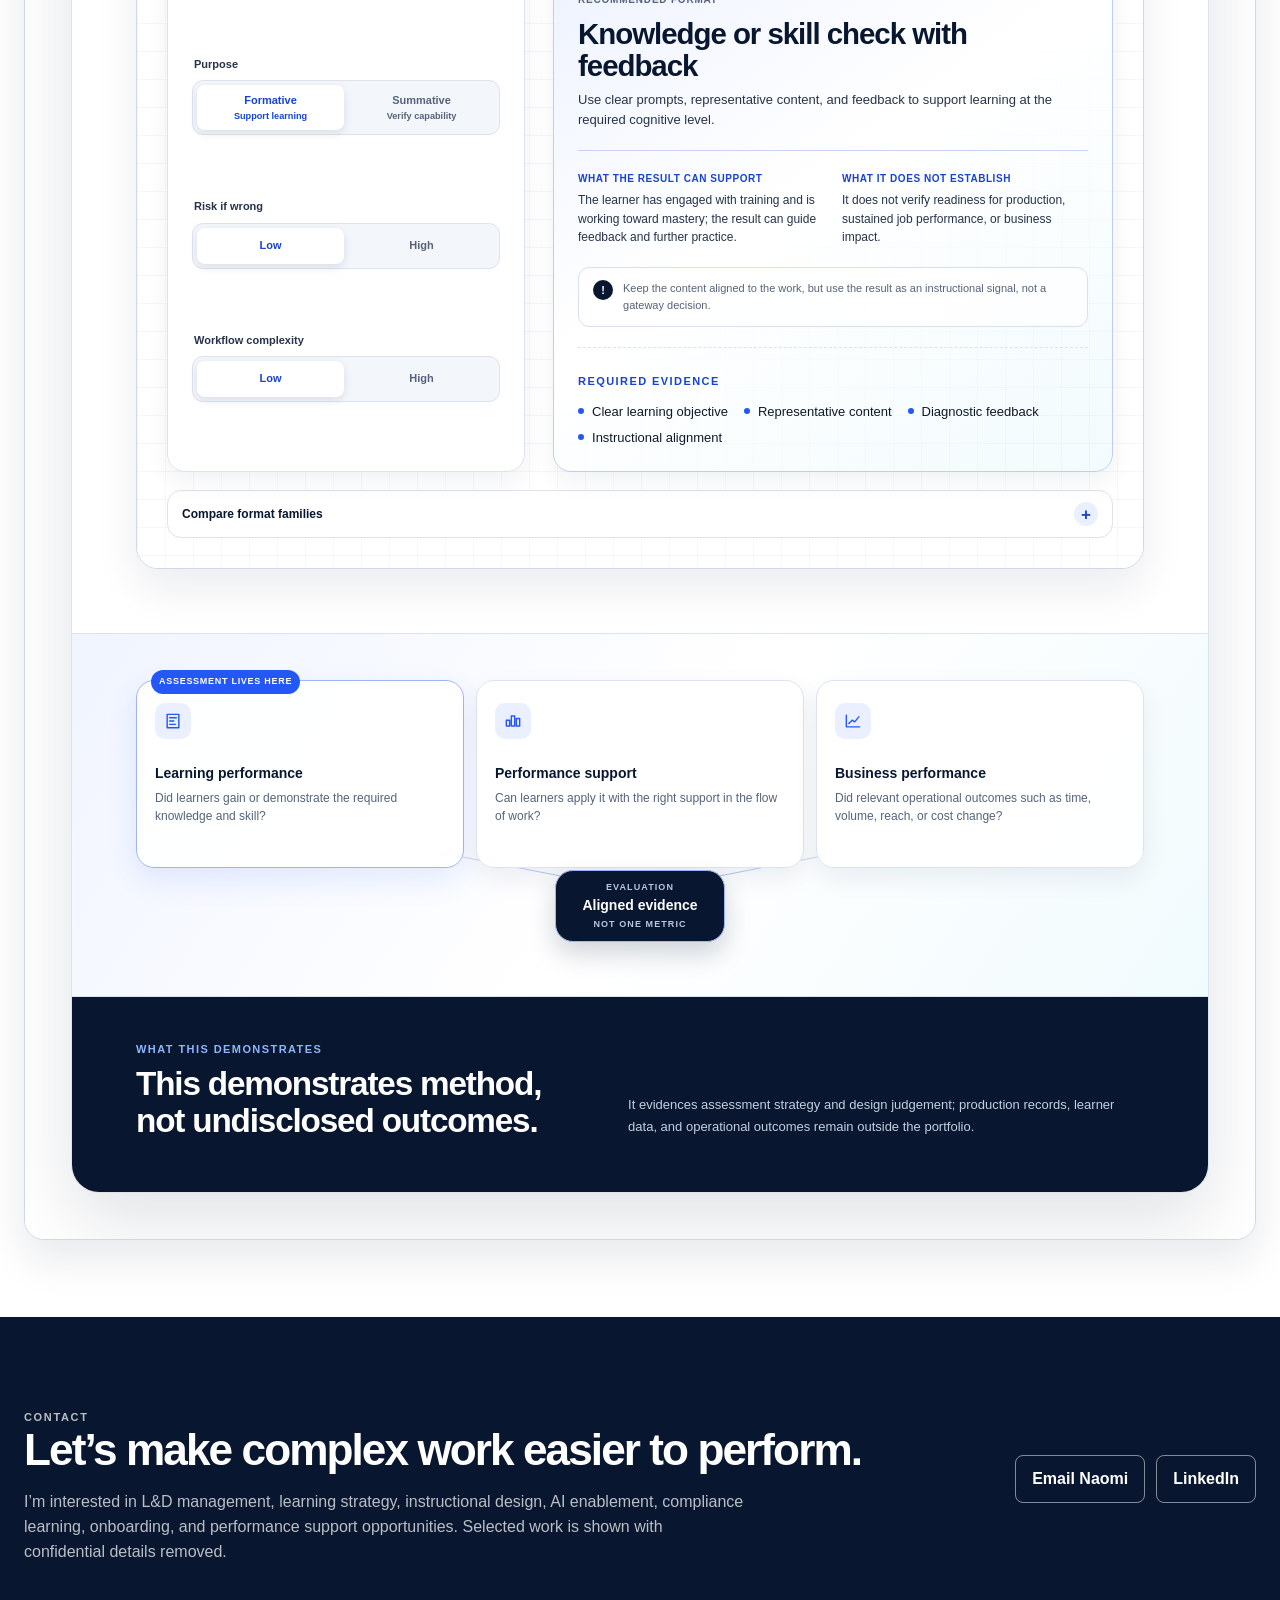
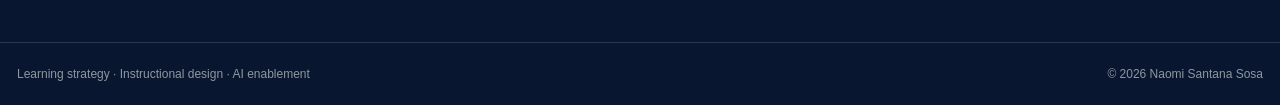
==== commit 27e9ba5a: "Use homepage wordmark across project pages" ====
--- a/projects/assessment-and-evaluation/index.html
+++ b/projects/assessment-and-evaluation/index.html
@@ -15,14 +15,7 @@
   <header class="site-header">
     <div class="header-inner shell">
       <a class="brand" href="../../index.html" aria-label="Naomi Santana Sosa, home">
-        <svg class="thread-mark" viewBox="0 0 102 38" aria-hidden="true" focusable="false">
-          <path d="M2 25 C17 13, 22 35, 37 25 S55 4, 45 5 S43 22, 63 21 C76 21, 76 21, 87 21"></path>
-          <line x1="87" y1="21" x2="100" y2="21"></line>
-        </svg>
-        <span class="brand-name-layout" aria-hidden="true">
-          <span class="brand-first-name">Naomi</span>
-          <span class="brand-family-name">Santana Sosa</span>
-        </span>
+        <img class="brand-wordmark" src="../../assets/naomi-santana-sosa-wordmark.png" width="1600" height="198" alt="" decoding="async">
       </a>
       <button class="menu-toggle" type="button" aria-expanded="false" aria-controls="site-nav">Menu</button>
       <nav class="site-nav" id="site-nav" aria-label="Primary navigation">
--- a/styles.css
+++ b/styles.css
@@ -1848,27 +1848,14 @@
   }
 }
 
-/* Learning effectiveness & impact: approved assessment evidence workbench */
+/* Effectiveness & impact: assessment evidence workbench */
 .assessment-lab {
   overflow: hidden;
+  padding: 0;
   border: 1px solid var(--line);
   border-radius: 28px;
   background: var(--paper);
   box-shadow: 0 28px 70px rgba(8, 23, 47, 0.12);
-}
-
-.assessment-lab__header {
-  padding: 58px 64px 48px;
-  border-bottom: 1px solid var(--line);
-}
-
-.assessment-lab__heading h2 {
-  max-width: 650px;
-  margin-bottom: 0;
-  color: var(--navy);
-  font-size: clamp(34px, 4vw, 58px);
-  line-height: 1.02;
-  letter-spacing: -0.05em;
 }
 
 .workbench-kicker,
@@ -1883,34 +1870,16 @@
 }
 
 .evidence-boundary {
-  display: grid;
-  grid-template-columns: minmax(260px, 0.72fr) minmax(580px, 1.28fr);
-  gap: 56px;
-  align-items: center;
-  padding: 56px 64px;
+  padding: 46px 64px 54px;
+  border-top: 1px solid var(--line);
   background:
     linear-gradient(125deg, rgba(234, 240, 255, 0.72), rgba(255, 255, 255, 0.94) 52%, rgba(74, 199, 232, 0.08));
 }
 
-.evidence-boundary__copy h2,
 .workbench__head h2,
 .method-boundary h2 {
   color: var(--navy);
   letter-spacing: -0.035em;
-}
-
-.evidence-boundary__copy h2 {
-  margin-bottom: 14px;
-  font-size: clamp(27px, 3vw, 40px);
-  line-height: 1.08;
-}
-
-.evidence-boundary__copy > p:last-child {
-  max-width: 520px;
-  margin-bottom: 0;
-  color: var(--ink-soft);
-  font-size: 15px;
-  line-height: 1.68;
 }
 
 .evidence-constellation {
@@ -2044,7 +2013,6 @@
 
 .workbench {
   padding: 58px 64px 64px;
-  border-top: 1px solid var(--line);
 }
 
 .workbench__head {
@@ -3067,15 +3035,12 @@
 }
 
 @media (max-width: 1040px) {
-  .assessment-lab__header,
-  .evidence-boundary,
   .workbench__head,
   .method-boundary {
     grid-template-columns: 1fr;
     gap: 28px;
   }
 
-  .assessment-lab__header,
   .evidence-boundary,
   .workbench,
   .method-boundary {
@@ -3083,11 +3048,6 @@
     padding-left: 38px;
   }
 
-  .evidence-boundary {
-    align-items: start;
-  }
-
-  .evidence-boundary__copy > p:last-child,
   .workbench__head > p {
     max-width: 760px;
     justify-self: start;
@@ -3123,21 +3083,11 @@
     border-radius: 20px;
   }
 
-  .assessment-lab__header,
   .evidence-boundary,
   .workbench,
   .method-boundary {
     padding: 32px 22px;
   }
-
-  .assessment-lab__header {
-    gap: 22px;
-  }
-
-  .assessment-lab__heading h2 {
-    font-size: clamp(32px, 11vw, 47px);
-  }
-
 
   .evidence-constellation {
     grid-template-columns: 1fr;
@@ -3358,7 +3308,6 @@
 
 @media (max-width: 430px) {
 
-  .assessment-lab__header,
   .evidence-boundary,
   .workbench,
   .method-boundary {
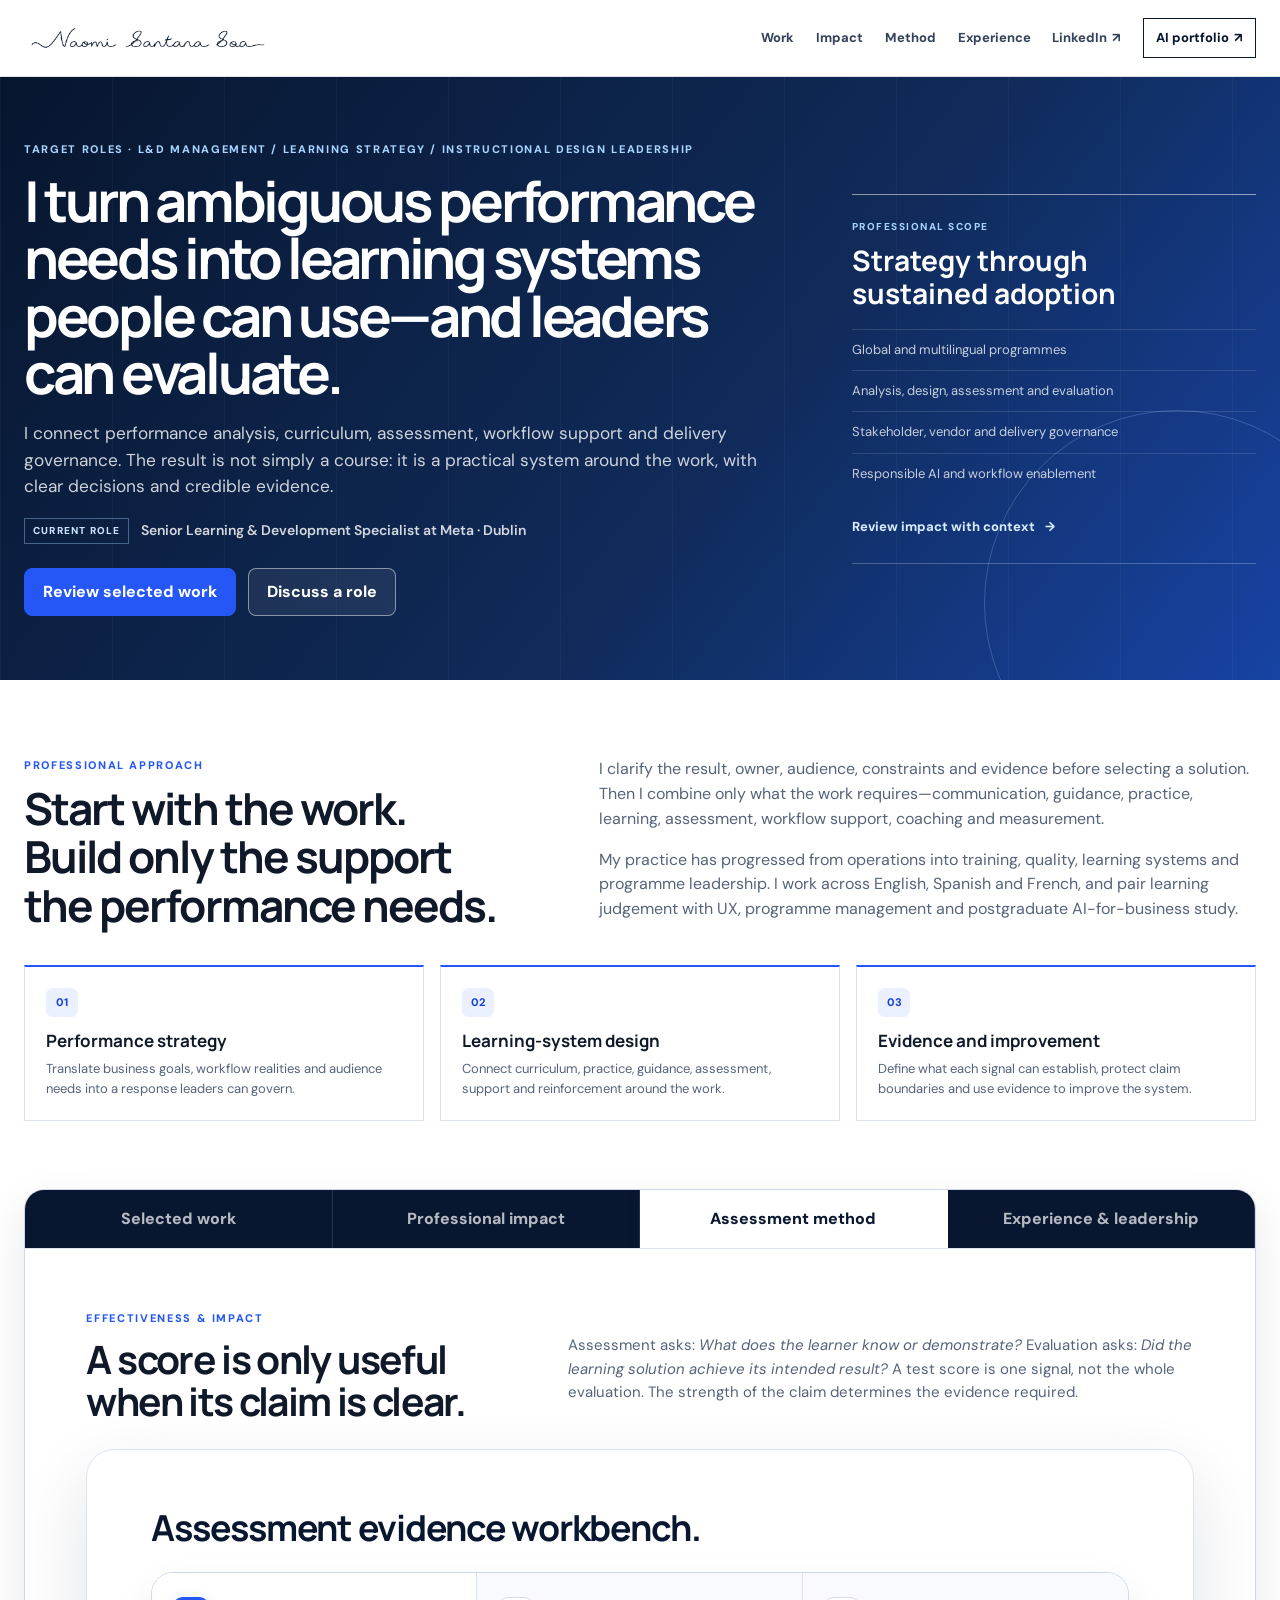
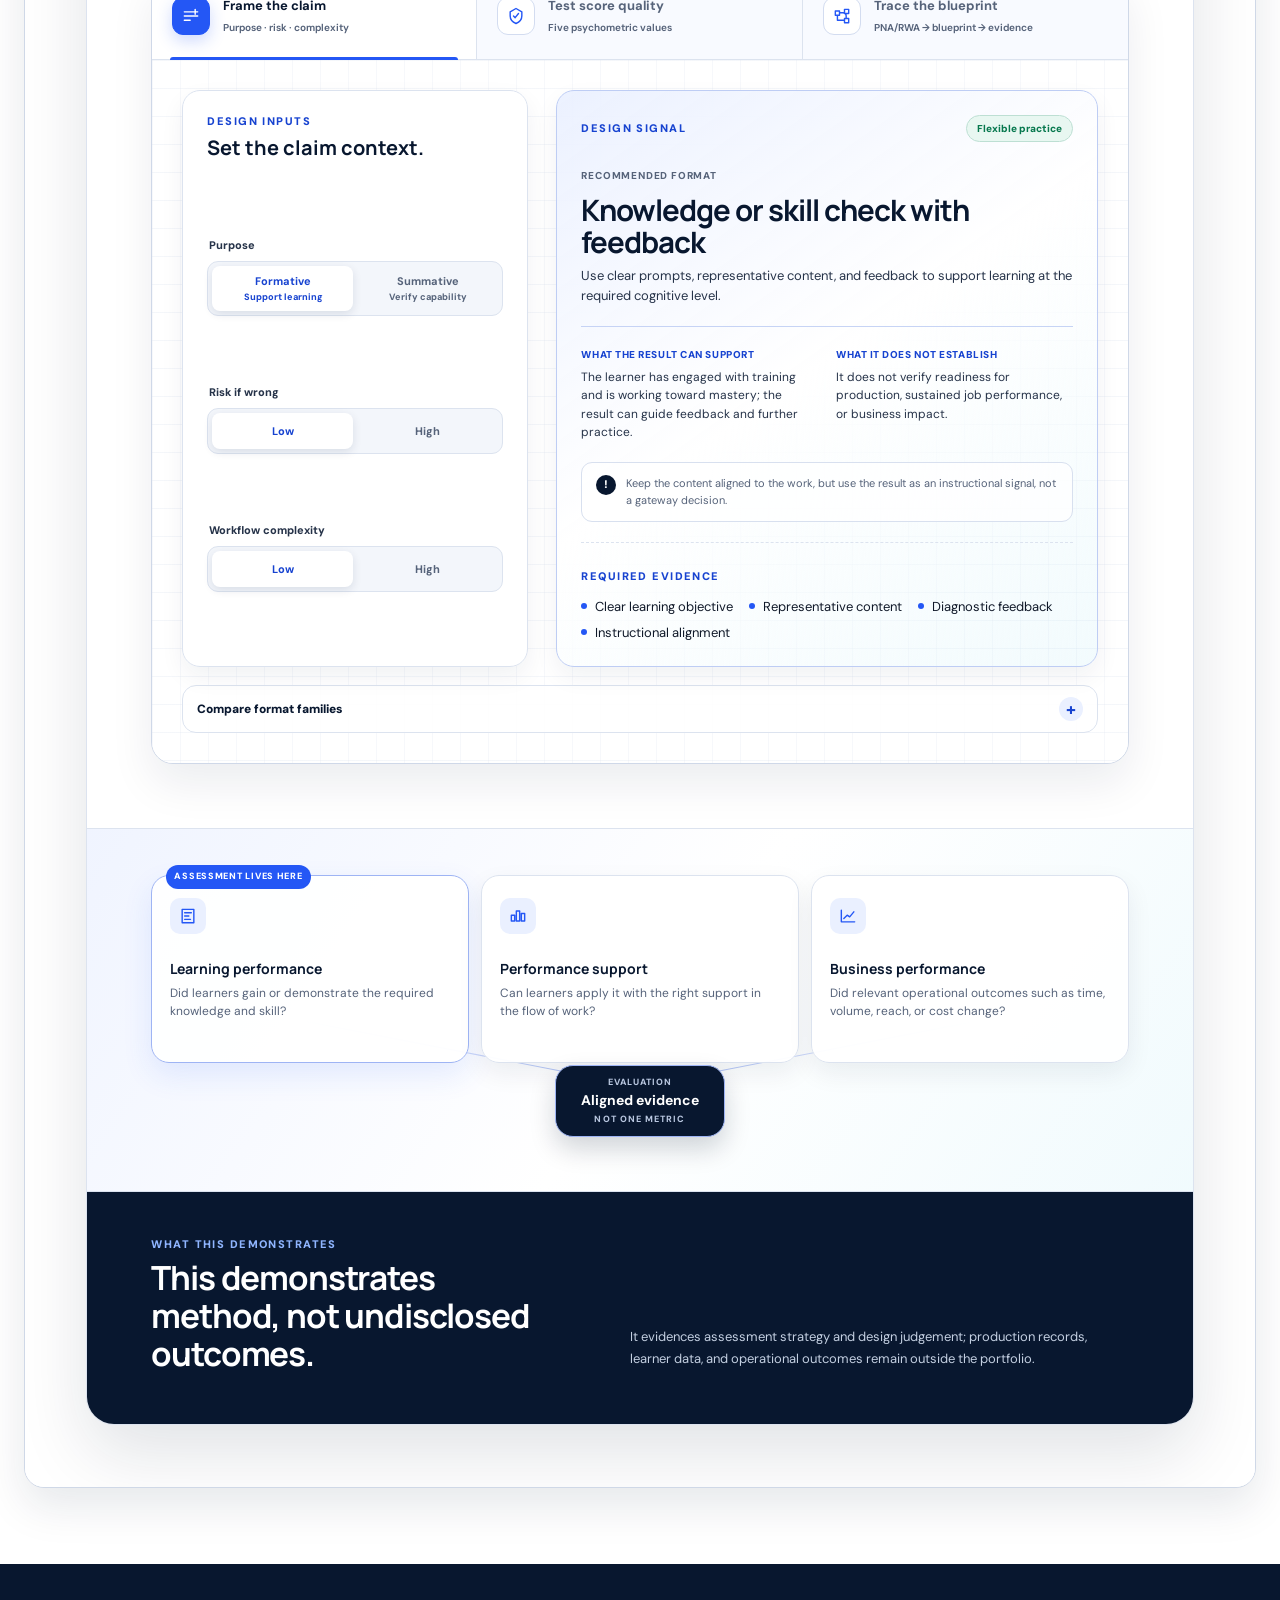
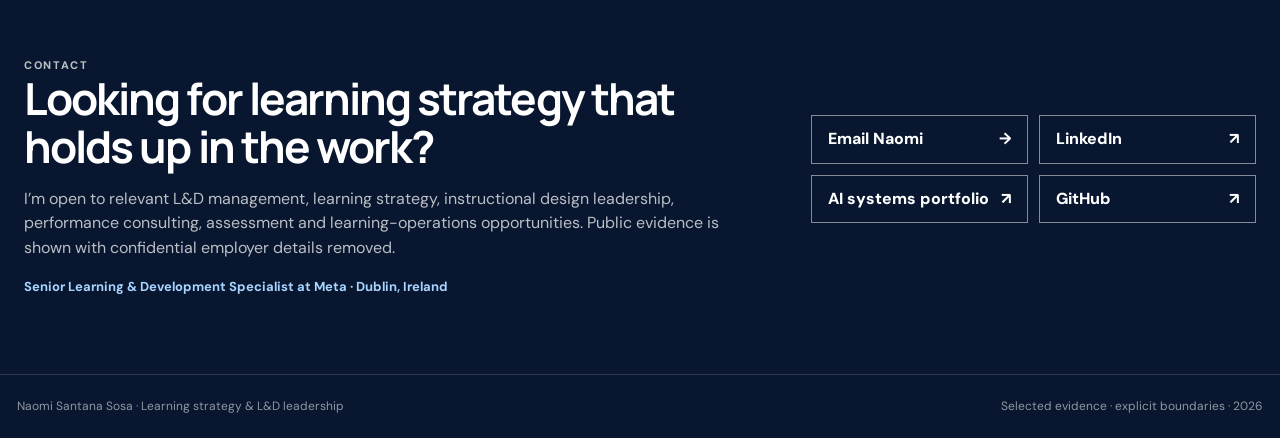
==== commit a6b3fd1e: "Reframe learning portfolio around selected evidence" ====
--- a/projects/assessment-and-evaluation/index.html
+++ b/projects/assessment-and-evaluation/index.html
@@ -19,11 +19,12 @@
       </a>
       <button class="menu-toggle" type="button" aria-expanded="false" aria-controls="site-nav">Menu</button>
       <nav class="site-nav" id="site-nav" aria-label="Primary navigation">
-        <a href="../../index.html#about">About</a>
-        <a href="../../index.html#projects">Projects</a>
-        <a href="../../index.html#evidence">Evidence</a>
-        <a href="../../index.html#leadership">Leadership</a>
-        <a href="../../index.html#contact">Contact</a>
+        <a href="../../index.html#projects">Work</a>
+        <a href="../../index.html#evidence">Impact</a>
+        <a href="../../index.html#assessment">Method</a>
+        <a href="../../index.html#leadership">Experience</a>
+        <a class="nav-external" href="https://www.linkedin.com/in/naomi-santana-sosa-797504239/" target="_blank" rel="noopener noreferrer">LinkedIn <span aria-hidden="true">↗</span></a>
+        <a class="nav-external nav-ai" href="https://naosantana228-web.github.io/ai-portfolio/" target="_blank" rel="noopener noreferrer">AI portfolio <span aria-hidden="true">↗</span></a>
       </nav>
     </div>
   </header>
@@ -37,7 +38,7 @@
       </div>
     </section>
   </main>
-  <footer class="project-footer"><div class="project-footer-inner shell"><span>Learning strategy · Instructional design · AI enablement</span><span>© 2026 Naomi Santana Sosa</span></div></footer>
+  <footer class="project-footer"><div class="project-footer-inner shell"><span>Naomi Santana Sosa · Learning strategy &amp; L&amp;D leadership</span><span>Selected evidence · explicit boundaries · 2026</span></div></footer>
   <script>window.location.replace('../../index.html#assessment');</script>
 </body>
 </html>
--- a/styles.css
+++ b/styles.css
@@ -3337,3 +3337,888 @@
     }
   }
 }
+
+/*
+  SELECTIVE DEPTH · recruiter-first learning portfolio
+  Swiss editorial evidence review: navy authority fields, white document space,
+  cobalt evidence signals, asymmetric composition, explicit boundaries.
+  Preserve original work samples; hierarchy comes from type, rules and spacing.
+*/
+
+body {
+  font-family: 'DM Sans', 'Segoe UI', Helvetica, Arial, sans-serif;
+}
+
+.visually-hidden {
+  position: absolute !important;
+  width: 1px !important;
+  height: 1px !important;
+  padding: 0 !important;
+  margin: -1px !important;
+  overflow: hidden !important;
+  clip: rect(0 0 0 0) !important;
+  white-space: nowrap !important;
+  border: 0 !important;
+}
+
+h1,
+h2,
+h3,
+h4,
+.project-title,
+.experience-ledger h3 {
+  font-family: 'Manrope', 'Segoe UI', Helvetica, Arial, sans-serif;
+}
+
+.site-header {
+  border-bottom-color: rgba(8, 23, 47, 0.12);
+}
+
+.header-inner {
+  min-height: 76px;
+}
+
+.brand {
+  width: min(248px, 32vw);
+}
+
+.site-nav {
+  gap: clamp(14px, 1.7vw, 24px);
+  font-size: 13px;
+}
+
+.site-nav .nav-external {
+  display: inline-flex;
+  align-items: center;
+  gap: 5px;
+}
+
+.site-nav .nav-ai {
+  border: 1px solid var(--navy);
+  padding: 9px 12px;
+  color: var(--navy);
+}
+
+.site-nav .nav-ai:hover {
+  border-color: var(--blue);
+  background: var(--blue);
+  color: var(--paper);
+}
+
+.hero {
+  background:
+    linear-gradient(90deg, rgba(255, 255, 255, 0.035) 1px, transparent 1px) 0 0 / 112px 100%,
+    linear-gradient(128deg, #07162e 0%, #102b5a 58%, #1743a3 100%);
+}
+
+.hero::after {
+  position: absolute;
+  inset: auto -7vw -9vw auto;
+  width: 30vw;
+  min-width: 260px;
+  aspect-ratio: 1;
+  border: 1px solid rgba(168, 212, 255, 0.24);
+  border-radius: 50%;
+  content: '';
+}
+
+.hero-inner {
+  position: relative;
+  z-index: 1;
+  grid-template-columns: minmax(0, 1.3fr) minmax(300px, 0.7fr);
+  gap: clamp(42px, 6vw, 86px);
+  min-height: min(560px, calc(100vh - 76px));
+  padding-top: clamp(44px, 5vw, 66px);
+  padding-bottom: clamp(44px, 5vw, 66px);
+}
+
+.hero h1 {
+  max-width: 850px;
+  margin-bottom: 18px;
+  font-size: clamp(38px, 4.4vw, 64px);
+  line-height: 1.02;
+  letter-spacing: -0.058em;
+}
+
+.hero-copy {
+  max-width: 780px;
+  margin-bottom: 18px;
+}
+
+.hero-current {
+  display: flex;
+  flex-wrap: wrap;
+  gap: 8px 12px;
+  align-items: center;
+  margin: 0 0 24px;
+  color: rgba(255, 255, 255, 0.82);
+  font-size: 14px;
+  font-weight: 600;
+}
+
+.hero-current span {
+  border: 1px solid rgba(168, 212, 255, 0.38);
+  padding: 4px 8px;
+  color: #cce6ff;
+  font-size: 10px;
+  font-weight: 800;
+  letter-spacing: 0.12em;
+  text-transform: uppercase;
+}
+
+.hero-brief {
+  position: relative;
+  border-top: 1px solid rgba(255, 255, 255, 0.52);
+  border-bottom: 1px solid rgba(255, 255, 255, 0.24);
+  padding: 24px 0;
+}
+
+.hero-brief > p {
+  margin: 0 0 10px;
+  color: #a8d4ff;
+  font-size: 10px;
+  font-weight: 800;
+  letter-spacing: 0.15em;
+  text-transform: uppercase;
+}
+
+.hero-brief > strong {
+  display: block;
+  max-width: 360px;
+  font-family: 'Manrope', sans-serif;
+  font-size: clamp(23px, 2.2vw, 32px);
+  line-height: 1.15;
+}
+
+.hero-brief ul {
+  display: grid;
+  gap: 0;
+  margin: 20px 0;
+  padding: 0;
+  list-style: none;
+}
+
+.hero-brief li {
+  padding: 10px 0;
+  border-top: 1px solid rgba(255, 255, 255, 0.13);
+  color: rgba(255, 255, 255, 0.76);
+  font-size: 13px;
+}
+
+.hero-brief a {
+  display: inline-flex;
+  gap: 10px;
+  align-items: center;
+  color: #d7ebff;
+  font-size: 13px;
+  font-weight: 800;
+}
+
+.expertise-card {
+  border-top-width: 2px;
+  border-radius: 0;
+  box-shadow: none;
+}
+
+.portfolio-tabs {
+  padding: 0;
+  gap: 0;
+  background: var(--navy);
+}
+
+.portfolio-tab {
+  min-height: 58px;
+  border: 0;
+  border-right: 1px solid rgba(255, 255, 255, 0.12);
+  border-radius: 0;
+  background: transparent;
+  color: rgba(255, 255, 255, 0.7);
+}
+
+.portfolio-tab[aria-selected='true'] {
+  border-color: rgba(255, 255, 255, 0.12);
+  background: var(--paper);
+  color: var(--navy);
+}
+
+.portfolio-panel {
+  padding: clamp(32px, 4.8vw, 64px);
+}
+
+.flagship-projects {
+  display: grid;
+  grid-template-columns: minmax(0, 1.2fr) minmax(0, 0.8fr);
+  gap: 0;
+  border-top: 1px solid var(--line);
+  border-left: 1px solid var(--line);
+}
+
+.flagship-card {
+  border: 0;
+  border-right: 1px solid var(--line);
+  border-bottom: 1px solid var(--line);
+  border-radius: 0;
+  box-shadow: none;
+}
+
+.flagship-card:first-child {
+  grid-row: span 2;
+}
+
+.flagship-card:hover {
+  z-index: 1;
+  transform: translateY(-2px);
+  border-color: var(--blue);
+  box-shadow: 0 20px 42px rgba(8, 23, 47, 0.11);
+}
+
+.flagship-card .project-link {
+  grid-template-rows: auto 1fr;
+}
+
+.flagship-card .portfolio-art {
+  min-height: 200px;
+  margin: 0;
+  border: 0;
+  border-bottom: 1px solid var(--line);
+  border-radius: 0;
+  padding: clamp(14px, 2vw, 24px);
+  background: #edf2f8;
+}
+
+.flagship-card:first-child .portfolio-art {
+  min-height: 430px;
+  aspect-ratio: auto;
+  background: #e8eef7;
+}
+
+.flagship-card:first-child .portfolio-art img {
+  width: auto;
+  max-width: 78%;
+  height: 100%;
+  max-height: 410px;
+}
+
+.flagship-card .portfolio-body {
+  gap: 0;
+  padding: clamp(20px, 2.6vw, 34px);
+}
+
+.flagship-card .project-title {
+  font-size: clamp(22px, 2.1vw, 31px);
+  line-height: 1.14;
+}
+
+.case-decision {
+  display: block;
+  margin-top: 16px;
+  padding: 13px 0 13px 14px;
+  border-left: 2px solid var(--blue);
+  color: var(--ink-soft);
+  font-size: 13px;
+  line-height: 1.5;
+}
+
+.case-decision b {
+  color: var(--navy);
+}
+
+.boundary-note {
+  display: block;
+  margin-top: 10px;
+  color: var(--muted);
+  font-size: 11px;
+  line-height: 1.45;
+}
+
+.method-art {
+  display: grid;
+  grid-template-columns: repeat(3, 1fr);
+  align-content: end;
+  gap: 6px;
+  overflow: hidden;
+  background: var(--navy) !important;
+  color: var(--paper);
+}
+
+.method-art span {
+  border-top: 1px solid rgba(168, 212, 255, 0.45);
+  padding-top: 9px;
+  color: #a8d4ff;
+  font-size: 9px;
+  font-weight: 800;
+  letter-spacing: 0.1em;
+}
+
+.method-art strong {
+  grid-column: 1 / -1;
+  padding-top: 24px;
+  font-family: 'Manrope', sans-serif;
+  font-size: clamp(22px, 2.1vw, 30px);
+  text-align: left;
+}
+
+.supporting-methods {
+  margin-top: clamp(44px, 6vw, 78px);
+  padding: 0;
+}
+
+.supporting-methods-head {
+  display: grid;
+  grid-template-columns: minmax(220px, 0.65fr) minmax(0, 1.35fr);
+  gap: 24px 64px;
+  align-items: end;
+  margin-bottom: 22px;
+}
+
+.supporting-methods-head .section-label {
+  grid-column: 1 / -1;
+  margin: 0;
+}
+
+.supporting-methods-head h3 {
+  margin: 0;
+  font-size: clamp(28px, 3vw, 42px);
+  line-height: 1.1;
+  letter-spacing: -0.04em;
+}
+
+.supporting-methods-head > p:last-child {
+  margin: 0;
+  color: var(--muted);
+}
+
+.method-rows {
+  display: grid;
+  grid-template-columns: repeat(2, minmax(0, 1fr));
+  border-top: 1px solid var(--line);
+  border-left: 1px solid var(--line);
+}
+
+.method-rows > * {
+  min-width: 0;
+  border-right: 1px solid var(--line);
+  border-bottom: 1px solid var(--line);
+  padding: 24px;
+  background: #fbfcfe;
+  transition: transform 180ms var(--ease), background 180ms var(--ease);
+}
+
+.method-rows > a:hover {
+  z-index: 1;
+  transform: translateY(-2px);
+  background: var(--blue-pale);
+}
+
+.method-rows span {
+  display: block;
+  margin-bottom: 10px;
+  color: var(--blue-strong);
+  font-size: 10px;
+  font-weight: 800;
+  letter-spacing: 0.1em;
+  text-transform: uppercase;
+}
+
+.method-rows strong {
+  display: block;
+  font-family: 'Manrope', sans-serif;
+  font-size: 18px;
+  line-height: 1.25;
+}
+
+.method-rows p {
+  margin: 10px 0;
+  color: var(--muted);
+  font-size: 13px;
+}
+
+.method-rows small {
+  color: #6c778a;
+  font-size: 11px;
+}
+
+.impact-context {
+  display: grid;
+  grid-template-columns: repeat(2, minmax(0, 1fr));
+  margin-bottom: 14px;
+  border: 1px solid var(--line);
+}
+
+.impact-context > div {
+  padding: 22px 24px;
+}
+
+.impact-context > div + div {
+  border-left: 1px solid var(--line);
+  background: var(--blue-pale);
+}
+
+.impact-context span {
+  display: block;
+  margin-bottom: 8px;
+  color: var(--blue-strong);
+  font-size: 10px;
+  font-weight: 800;
+  letter-spacing: 0.12em;
+  text-transform: uppercase;
+}
+
+.impact-context strong {
+  display: block;
+  font-family: 'Manrope', sans-serif;
+  line-height: 1.3;
+}
+
+.impact-context p {
+  margin: 8px 0 0;
+  color: var(--muted);
+  font-size: 12px;
+}
+
+.evidence-story {
+  padding-left: 20px;
+}
+
+.evidence-result > span {
+  margin-bottom: 10px;
+}
+
+.impact-source-note {
+  margin: 20px 0 0;
+  padding: 18px 20px;
+  border: 1px solid #ced8e7;
+  background: #f8fafc;
+  color: var(--muted);
+  font-size: 13px;
+}
+
+.impact-source-note strong {
+  color: var(--navy);
+}
+
+.experience-ledger {
+  margin: 0;
+  padding: 0;
+  border-top: 1px solid var(--line);
+  list-style: none;
+}
+
+.experience-ledger li {
+  display: grid;
+  grid-template-columns: minmax(130px, 0.24fr) minmax(0, 1fr);
+  gap: 24px;
+  padding: 26px 0;
+  border-bottom: 1px solid var(--line);
+}
+
+.experience-ledger time {
+  color: var(--blue-strong);
+  font-size: 11px;
+  font-weight: 800;
+  letter-spacing: 0.08em;
+  text-transform: uppercase;
+}
+
+.experience-ledger p {
+  margin: 0 0 6px;
+  color: var(--muted);
+  font-size: 10px;
+  font-weight: 800;
+  letter-spacing: 0.1em;
+  text-transform: uppercase;
+}
+
+.experience-ledger h3 {
+  margin-bottom: 8px;
+  font-size: clamp(19px, 2vw, 25px);
+  line-height: 1.25;
+}
+
+.experience-ledger div > span {
+  display: block;
+  max-width: 900px;
+  color: var(--muted);
+  font-size: 14px;
+}
+
+.operating-model,
+.decision-rules,
+.credentials {
+  margin-top: clamp(48px, 6vw, 74px);
+}
+
+.operating-model {
+  display: grid;
+  grid-template-columns: minmax(220px, 0.56fr) minmax(0, 1.44fr);
+  gap: 42px;
+  padding: clamp(28px, 4vw, 44px);
+  background: var(--navy);
+  color: var(--paper);
+}
+
+.operating-model .support-model-head h3 {
+  font-size: clamp(27px, 3vw, 40px);
+  line-height: 1.08;
+  letter-spacing: -0.04em;
+}
+
+.operating-model .support-model-head > p:last-child,
+.operating-model .leadership-flow p {
+  color: rgba(255, 255, 255, 0.65);
+}
+
+.operating-model .leadership-flow {
+  grid-template-columns: 1fr;
+  border-color: rgba(255, 255, 255, 0.2);
+}
+
+.operating-model .leadership-flow li {
+  display: grid;
+  grid-template-columns: 170px minmax(0, 1fr);
+  gap: 18px;
+  padding: 14px 0;
+  border-right: 0;
+  border-bottom: 1px solid rgba(255, 255, 255, 0.14);
+}
+
+.operating-model .leadership-flow li:last-child {
+  border-bottom: 0;
+}
+
+.operating-model .leadership-flow span {
+  margin: 0;
+  color: #a8d4ff;
+}
+
+.decision-rule-grid {
+  display: grid;
+  grid-template-columns: repeat(3, minmax(0, 1fr));
+  border-top: 1px solid var(--line);
+  border-left: 1px solid var(--line);
+}
+
+.decision-rule-grid article {
+  border-right: 1px solid var(--line);
+  border-bottom: 1px solid var(--line);
+  padding: 24px;
+}
+
+.decision-rule-grid span {
+  display: block;
+  margin-bottom: 28px;
+  color: var(--blue-strong);
+  font-size: 10px;
+  font-weight: 800;
+}
+
+.decision-rule-grid h4 {
+  margin-bottom: 10px;
+  font-size: 19px;
+}
+
+.decision-rule-grid p {
+  margin: 0;
+  color: var(--muted);
+  font-size: 13px;
+}
+
+.credentials {
+  display: grid;
+  grid-template-columns: minmax(240px, 0.7fr) minmax(0, 1.3fr);
+  gap: 48px;
+  padding-top: clamp(36px, 5vw, 56px);
+  border-top: 1px solid var(--line);
+}
+
+.credentials > div > h3 {
+  font-size: clamp(27px, 3vw, 40px);
+  line-height: 1.1;
+  letter-spacing: -0.04em;
+}
+
+.credentials > div > p:last-child {
+  color: var(--muted);
+}
+
+.credential-grid {
+  display: grid;
+  grid-template-columns: repeat(2, minmax(0, 1fr));
+  margin: 0;
+  border-top: 1px solid var(--line);
+  border-left: 1px solid var(--line);
+}
+
+.credential-grid > div {
+  border-right: 1px solid var(--line);
+  border-bottom: 1px solid var(--line);
+  padding: 20px;
+}
+
+.credential-grid dt {
+  margin-bottom: 9px;
+  color: var(--blue-strong);
+  font-size: 10px;
+  font-weight: 800;
+  letter-spacing: 0.1em;
+  text-transform: uppercase;
+}
+
+.credential-grid dd {
+  margin: 0;
+  color: var(--ink-soft);
+  font-size: 13px;
+}
+
+.ai-route {
+  display: grid;
+  grid-template-columns: minmax(0, 1fr) auto;
+  gap: 40px;
+  align-items: end;
+  margin-top: clamp(48px, 6vw, 74px);
+  padding: clamp(28px, 4vw, 46px);
+  background: #eaf0ff;
+  border-left: 4px solid var(--blue);
+}
+
+.ai-route p {
+  margin: 0 0 8px;
+  color: var(--blue-strong);
+  font-size: 10px;
+  font-weight: 800;
+  letter-spacing: 0.1em;
+  text-transform: uppercase;
+}
+
+.ai-route h3 {
+  margin-bottom: 8px;
+  font-size: clamp(24px, 2.6vw, 34px);
+}
+
+.ai-route div > span {
+  color: var(--muted);
+}
+
+.ai-route a {
+  display: inline-flex;
+  gap: 9px;
+  align-items: center;
+  min-height: 46px;
+  padding: 11px 16px;
+  background: var(--blue);
+  color: var(--paper);
+  font-weight: 800;
+  white-space: nowrap;
+}
+
+.contact-current {
+  color: #a8d4ff !important;
+  font-size: 13px;
+  font-weight: 700;
+}
+
+.contact-links {
+  display: grid;
+  grid-template-columns: repeat(2, minmax(150px, 1fr));
+  min-width: min(100%, 390px);
+}
+
+.contact-links a {
+  display: flex;
+  gap: 12px;
+  justify-content: space-between;
+  border-radius: 0;
+}
+
+@media (max-width: 1120px) {
+  .site-nav {
+    gap: 14px;
+    font-size: 12px;
+  }
+
+  .operating-model {
+    grid-template-columns: 1fr;
+  }
+}
+
+@media (max-width: 980px) {
+  .brand {
+    width: min(235px, 60vw);
+  }
+
+  .site-nav {
+    top: 76px;
+    right: 17px;
+    left: 17px;
+    gap: 0;
+    padding: 8px;
+  }
+
+  .site-nav a {
+    display: flex;
+    justify-content: space-between;
+    padding: 12px 14px;
+    border-bottom: 1px solid var(--line);
+  }
+
+  .site-nav .nav-ai {
+    margin-top: 6px;
+    border: 0;
+    background: var(--navy);
+    color: var(--paper);
+  }
+
+  .hero-inner {
+    grid-template-columns: 1fr;
+    gap: 34px;
+    min-height: auto;
+  }
+
+  .hero-brief {
+    display: grid;
+    grid-template-columns: 0.8fr 1.2fr;
+    gap: 10px 28px;
+  }
+
+  .hero-brief > p,
+  .hero-brief > strong,
+  .hero-brief > a {
+    grid-column: 1;
+  }
+
+  .hero-brief ul {
+    grid-column: 2;
+    grid-row: 1 / span 3;
+    margin: 0;
+  }
+
+  .flagship-projects {
+    grid-template-columns: 1fr;
+  }
+
+  .flagship-card:first-child {
+    grid-row: auto;
+  }
+
+  .flagship-card:first-child .portfolio-art {
+    min-height: 320px;
+  }
+
+  .credentials {
+    grid-template-columns: 1fr;
+  }
+
+  .ai-route {
+    grid-template-columns: 1fr;
+    align-items: start;
+  }
+}
+
+@media (max-width: 720px) {
+  .header-inner {
+    min-height: 68px;
+  }
+
+  .site-nav {
+    top: 68px;
+  }
+
+  .hero-inner {
+    padding-top: 38px;
+    padding-bottom: 40px;
+  }
+
+  .hero h1 {
+    font-size: clamp(35px, 10.5vw, 48px);
+  }
+
+  .hero-brief {
+    display: block;
+  }
+
+  .hero-brief ul {
+    margin: 18px 0;
+  }
+
+  .portfolio-panel {
+    padding: 28px 18px 36px;
+  }
+
+  .supporting-methods-head,
+  .impact-context,
+  .credentials,
+  .contact-grid {
+    grid-template-columns: 1fr;
+  }
+
+  .supporting-methods-head .section-label {
+    grid-column: 1;
+  }
+
+  .method-rows,
+  .decision-rule-grid,
+  .credential-grid {
+    grid-template-columns: 1fr;
+  }
+
+  .impact-context > div + div {
+    border-top: 1px solid var(--line);
+    border-left: 0;
+  }
+
+  .evidence-story,
+  .experience-ledger li {
+    grid-template-columns: 1fr;
+    gap: 14px;
+  }
+
+  .operating-model {
+    padding: 26px 20px;
+  }
+
+  .operating-model .leadership-flow li {
+    grid-template-columns: 1fr;
+    gap: 5px;
+  }
+
+  .ai-route {
+    padding: 26px 20px;
+  }
+
+  .ai-route a {
+    justify-content: space-between;
+    white-space: normal;
+  }
+
+  .contact-links {
+    grid-template-columns: 1fr;
+    min-width: 0;
+  }
+
+  .site-footer {
+    align-items: flex-start;
+    flex-direction: column;
+  }
+}
+
+@media (max-width: 430px) {
+  .brand {
+    width: 205px;
+  }
+
+  .flagship-card .portfolio-art {
+    min-height: 180px;
+  }
+
+  .flagship-card:first-child .portfolio-art {
+    min-height: 260px;
+  }
+
+  .method-art {
+    grid-template-columns: 1fr;
+  }
+
+  .method-art strong {
+    grid-column: 1;
+  }
+}
--- a/project.css
+++ b/project.css
@@ -151,46 +151,52 @@
   gap: clamp(18px, 3vw, 30px);
 }
 
+/* Quiet Precision evidence rhythm: original screenshots remain uncropped inside equal, calm frames. */
 .reconstruction-gallery {
-  grid-template-columns: minmax(280px, 0.68fr) minmax(0, 1.32fr);
-  grid-template-areas:
-    "catalog detail"
-    "builder builder";
-  align-items: start;
-}
-
-.reconstruction-gallery .project-artwork--gallery:nth-child(1) {
-  grid-area: catalog;
-}
-
-.reconstruction-gallery .project-artwork--gallery:nth-child(2) {
-  grid-area: detail;
-}
-
-.reconstruction-gallery .project-artwork--gallery:nth-child(3) {
-  grid-area: builder;
-  width: min(100%, 960px);
-  justify-self: center;
+  grid-template-columns: repeat(3, minmax(0, 1fr));
+  align-items: stretch;
 }
 
 .reconstruction-gallery .project-artwork--gallery {
-  justify-items: center;
+  grid-template-rows: auto 1fr;
+  min-height: 100%;
+  justify-items: stretch;
 }
 
 .reconstruction-gallery .image-zoom-trigger {
-  display: inline-block;
-  width: fit-content;
-  max-width: 100%;
-  margin-inline: auto;
+  --gallery-frame-pad: clamp(8px, 1.2vw, 14px);
+  position: relative;
+  display: block;
+  width: 100%;
+  aspect-ratio: 4 / 3;
+  margin: 0;
+  border: 1px solid #d4deec;
+  padding: 0;
+  background: #e8edf5;
 }
 
 .reconstruction-gallery .project-artwork--gallery img {
-  width: auto;
-  max-width: 100%;
-  height: auto;
+  position: absolute;
+  inset: var(--gallery-frame-pad);
+  width: calc(100% - (2 * var(--gallery-frame-pad)));
+  max-width: none;
+  height: calc(100% - (2 * var(--gallery-frame-pad)));
   max-height: none;
   aspect-ratio: auto;
   object-fit: contain;
+}
+
+.reconstruction-gallery .project-artwork--gallery figcaption {
+  width: 100%;
+  padding-inline: 2px;
+}
+
+.reconstruction-gallery .project-artwork--gallery figcaption strong {
+  display: block;
+  margin-bottom: 4px;
+  color: var(--ink);
+  font-size: 14px;
+  line-height: 1.4;
 }
 
 .project-artwork--gallery {
@@ -846,6 +852,12 @@
     grid-template-columns: repeat(2, minmax(0, 1fr));
   }
 
+  .reconstruction-gallery .project-artwork--gallery:nth-child(3) {
+    grid-column: 1 / -1;
+    width: calc(50% - clamp(9px, 1.5vw, 15px));
+    justify-self: center;
+  }
+
   .assessment-path {
     grid-template-columns: repeat(2, minmax(0, 1fr));
   }
@@ -944,14 +956,12 @@
 
   .reconstruction-gallery {
     grid-template-columns: minmax(0, 1fr);
-    grid-template-areas:
-      "catalog"
-      "detail"
-      "builder";
-  }
-
-  .reconstruction-gallery .project-artwork--gallery:first-child {
-    grid-row: auto;
+  }
+
+  .reconstruction-gallery .project-artwork--gallery:nth-child(3) {
+    grid-column: auto;
+    width: 100%;
+    justify-self: stretch;
   }
 
   .source-evidence-shell ul {
@@ -1163,3 +1173,273 @@
   }
 }
 
+/*
+  SELECTIVE DEPTH · selected learning case routes
+  Dark editorial case headers, decision ledgers, original evidence and explicit
+  boundaries. The work samples remain unaltered; presentation serves inspection.
+*/
+
+.project-page {
+  font-family: 'DM Sans', 'Segoe UI', Helvetica, Arial, sans-serif;
+}
+
+.project-page h1,
+.project-page h2,
+.project-page h3,
+.case-navigation strong {
+  font-family: 'Manrope', 'Segoe UI', Helvetica, Arial, sans-serif;
+}
+
+.selected-case-page .project-hero {
+  position: relative;
+  overflow: hidden;
+  background:
+    linear-gradient(90deg, rgba(255, 255, 255, 0.035) 1px, transparent 1px) 0 0 / 112px 100%,
+    linear-gradient(128deg, #07162e 0%, #102b5a 62%, #1743a3 100%);
+  color: var(--paper);
+}
+
+.selected-case-page .project-hero::after {
+  position: absolute;
+  right: -8vw;
+  bottom: -14vw;
+  width: 34vw;
+  min-width: 290px;
+  aspect-ratio: 1;
+  border: 1px solid rgba(168, 212, 255, 0.23);
+  border-radius: 50%;
+  content: '';
+}
+
+.selected-case-page .project-hero .shell {
+  position: relative;
+  z-index: 1;
+}
+
+.selected-case-page .project-back,
+.selected-case-page .section-label,
+.selected-case-page .project-meta strong {
+  color: #a8d4ff;
+}
+
+.selected-case-page .project-heading h1 {
+  color: var(--paper);
+}
+
+.selected-case-page .project-lede {
+  color: rgba(255, 255, 255, 0.78);
+}
+
+.selected-case-page .project-meta,
+.selected-case-page .project-meta li {
+  border-color: rgba(255, 255, 255, 0.18);
+}
+
+.selected-case-page .project-meta li span {
+  color: rgba(255, 255, 255, 0.74);
+}
+
+.selected-case-page .project-proof-link {
+  border-color: rgba(168, 212, 255, 0.64);
+  border-radius: 0;
+  color: #d9ecff;
+}
+
+.selected-case-page .project-proof-link:hover {
+  background: var(--paper);
+  color: var(--navy);
+}
+
+.case-boundary-chip {
+  width: fit-content;
+  max-width: 760px;
+  margin: 20px 0 0;
+  border-left: 2px solid #a8d4ff;
+  padding: 8px 0 8px 13px;
+  color: rgba(255, 255, 255, 0.72);
+  font-size: 11px;
+  font-weight: 700;
+  letter-spacing: 0.04em;
+  text-transform: uppercase;
+}
+
+.decision-ledger-section {
+  border-bottom: 1px solid var(--line);
+  background: var(--paper);
+}
+
+.decision-ledger-head {
+  display: grid;
+  grid-template-columns: minmax(230px, 0.7fr) minmax(0, 1.3fr);
+  gap: 16px 64px;
+  align-items: end;
+  margin-bottom: 32px;
+}
+
+.decision-ledger-head .section-label {
+  grid-column: 1 / -1;
+  margin: 0;
+}
+
+.decision-ledger-head h2 {
+  margin: 0;
+  font-size: clamp(30px, 3.7vw, 50px);
+  line-height: 1.06;
+  letter-spacing: -0.045em;
+}
+
+.decision-ledger-head > p:last-child {
+  margin: 0;
+  color: var(--muted);
+}
+
+.decision-ledger-grid {
+  display: grid;
+  grid-template-columns: repeat(4, minmax(0, 1fr));
+  border-top: 1px solid var(--line);
+  border-left: 1px solid var(--line);
+}
+
+.decision-ledger-grid article {
+  min-width: 0;
+  border-right: 1px solid var(--line);
+  border-bottom: 1px solid var(--line);
+  padding: 22px;
+}
+
+.decision-ledger-grid span {
+  display: block;
+  margin-bottom: 24px;
+  color: var(--blue-strong);
+  font-size: 10px;
+  font-weight: 800;
+  letter-spacing: 0.08em;
+  text-transform: uppercase;
+}
+
+.decision-ledger-grid h3 {
+  margin-bottom: 9px;
+  font-size: 18px;
+  line-height: 1.25;
+}
+
+.decision-ledger-grid p {
+  margin: 0;
+  color: var(--muted);
+  font-size: 13px;
+}
+
+.selected-case-page .project-artwork {
+  border-radius: 0;
+  box-shadow: none;
+}
+
+.selected-case-page .image-zoom-trigger {
+  border-radius: 0;
+}
+
+.case-navigation {
+  display: grid;
+  grid-template-columns: repeat(2, minmax(0, 1fr));
+  gap: 0;
+  padding-top: clamp(44px, 6vw, 72px);
+  padding-bottom: clamp(44px, 6vw, 72px);
+}
+
+.case-navigation a {
+  display: flex;
+  min-width: 0;
+  flex-direction: column;
+  border: 1px solid var(--line);
+  padding: clamp(22px, 3vw, 32px);
+  background: var(--paper);
+  transition: transform 180ms var(--ease), border-color 180ms var(--ease), background 180ms var(--ease);
+}
+
+.case-navigation a + a {
+  border-left: 0;
+}
+
+.case-navigation a:hover {
+  z-index: 1;
+  transform: translateY(-2px);
+  border-color: var(--blue);
+  background: var(--blue-pale);
+}
+
+.case-navigation span {
+  margin-bottom: 22px;
+  color: var(--blue-strong);
+  font-size: 10px;
+  font-weight: 800;
+  letter-spacing: 0.09em;
+  text-transform: uppercase;
+}
+
+.case-navigation strong {
+  margin-bottom: 8px;
+  color: var(--navy);
+  font-size: clamp(19px, 2vw, 25px);
+}
+
+.case-navigation small {
+  color: var(--muted);
+  font-size: 12px;
+}
+
+@media (max-width: 980px) {
+  .decision-ledger-grid {
+    grid-template-columns: repeat(2, minmax(0, 1fr));
+  }
+}
+
+@media (max-width: 720px) {
+  .decision-ledger-head,
+  .decision-ledger-grid,
+  .case-navigation {
+    grid-template-columns: 1fr;
+  }
+
+  .decision-ledger-head .section-label {
+    grid-column: 1;
+  }
+
+  .case-navigation a + a {
+    border-top: 0;
+    border-left: 1px solid var(--line);
+  }
+}
+
+.supporting-case-page .project-hero {
+  border-bottom: 1px solid var(--line);
+  background: linear-gradient(135deg, #f8faff 0%, #edf3fc 100%);
+}
+
+.supporting-boundary {
+  width: fit-content;
+  max-width: 720px;
+  margin: 20px 0 0;
+  border-left: 2px solid var(--blue);
+  padding: 7px 0 7px 12px;
+  color: #465977;
+  font-size: 11px;
+  font-weight: 700;
+  letter-spacing: 0.035em;
+  text-transform: uppercase;
+}
+
+.supporting-route-back {
+  margin-top: 0;
+  padding-top: 34px;
+  padding-bottom: 54px;
+}
+
+.supporting-route-back a {
+  display: inline-flex;
+  gap: 10px;
+  align-items: center;
+  border-bottom: 1px solid var(--blue);
+  padding-bottom: 6px;
+  color: var(--blue-strong);
+  font-weight: 800;
+}
